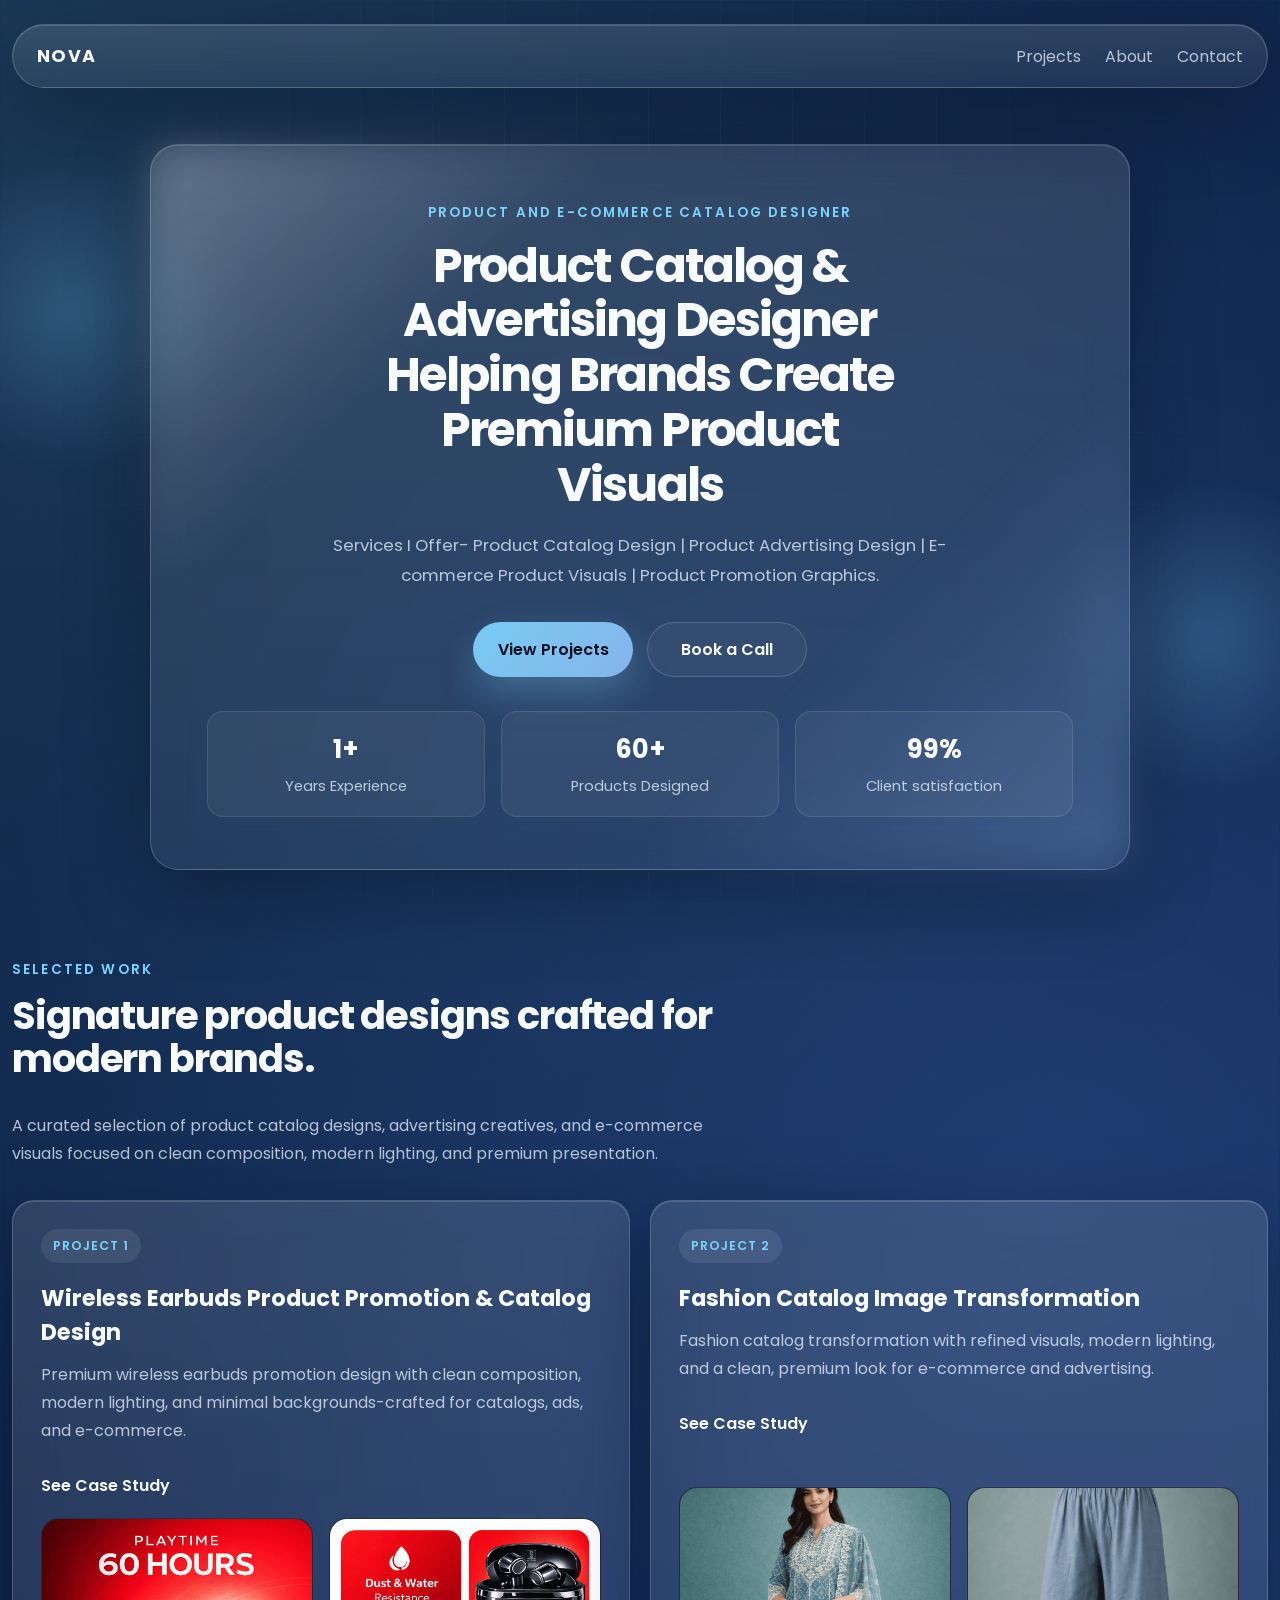
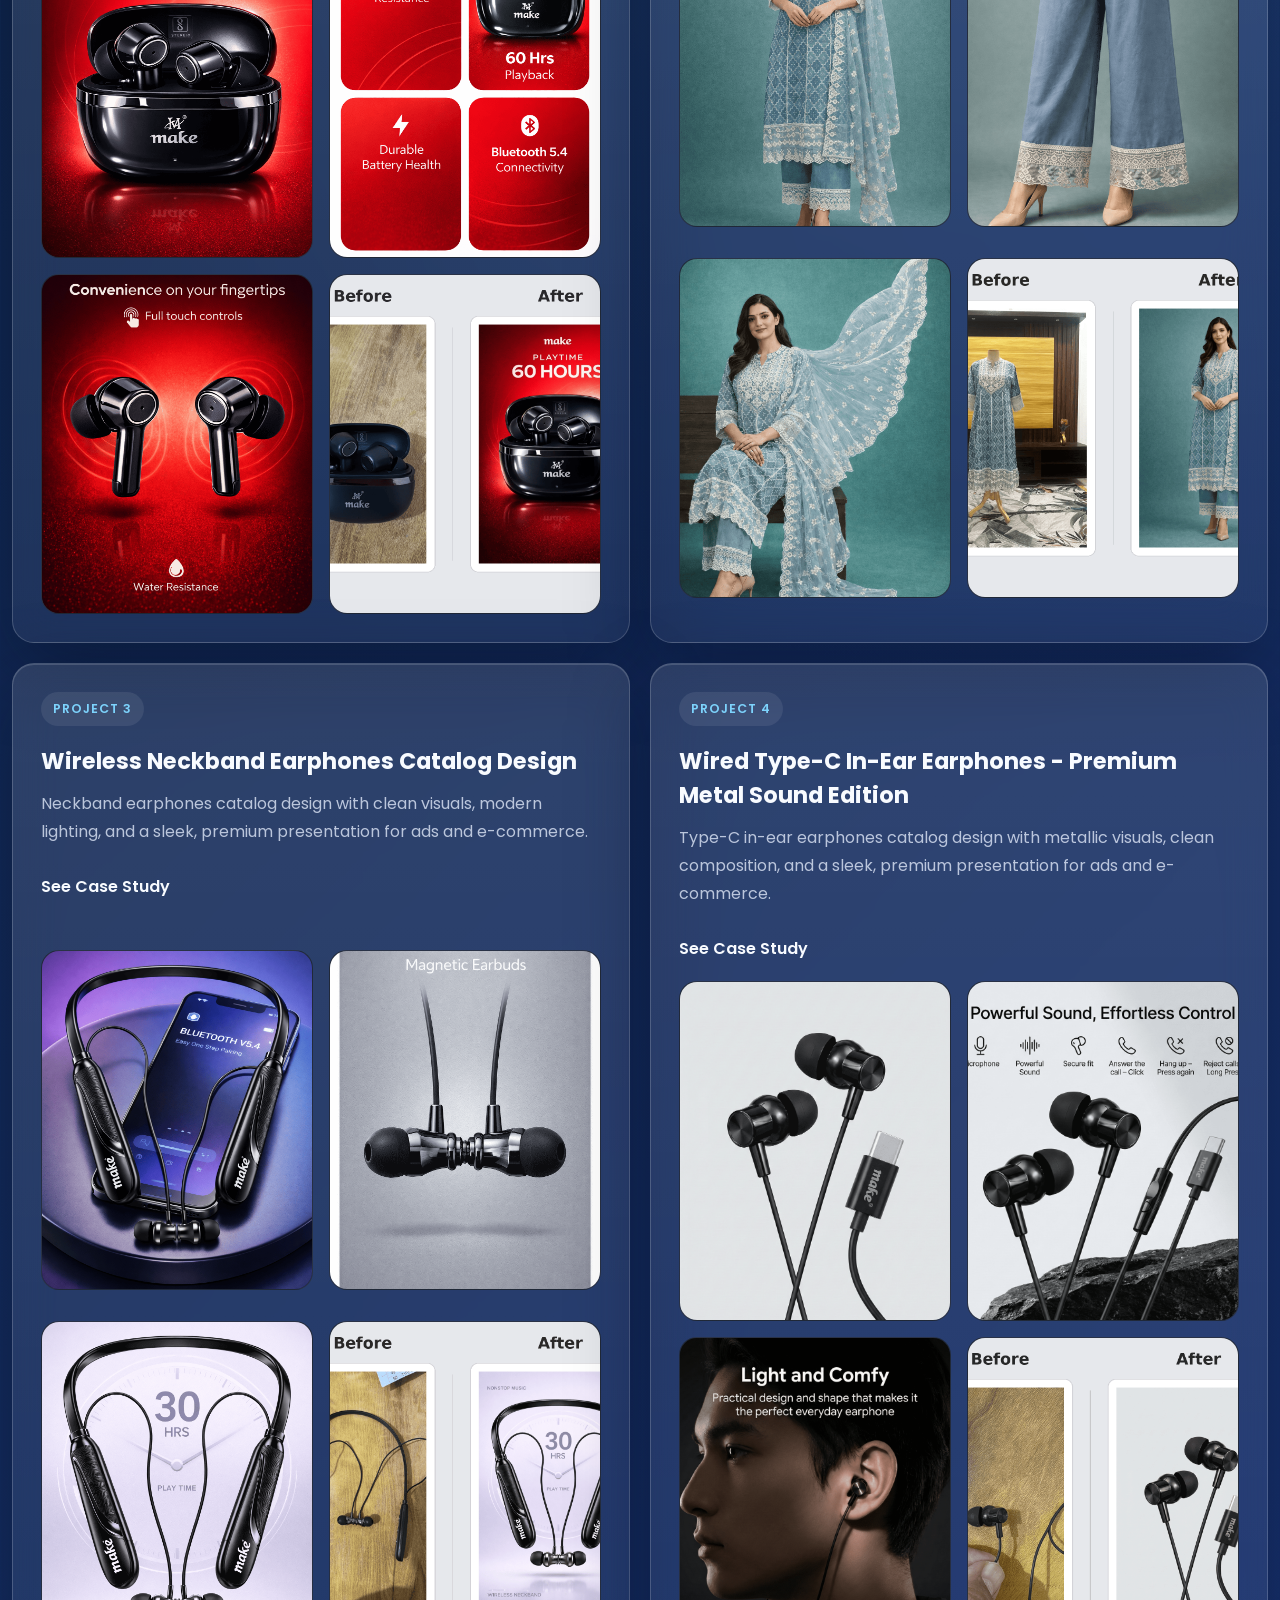
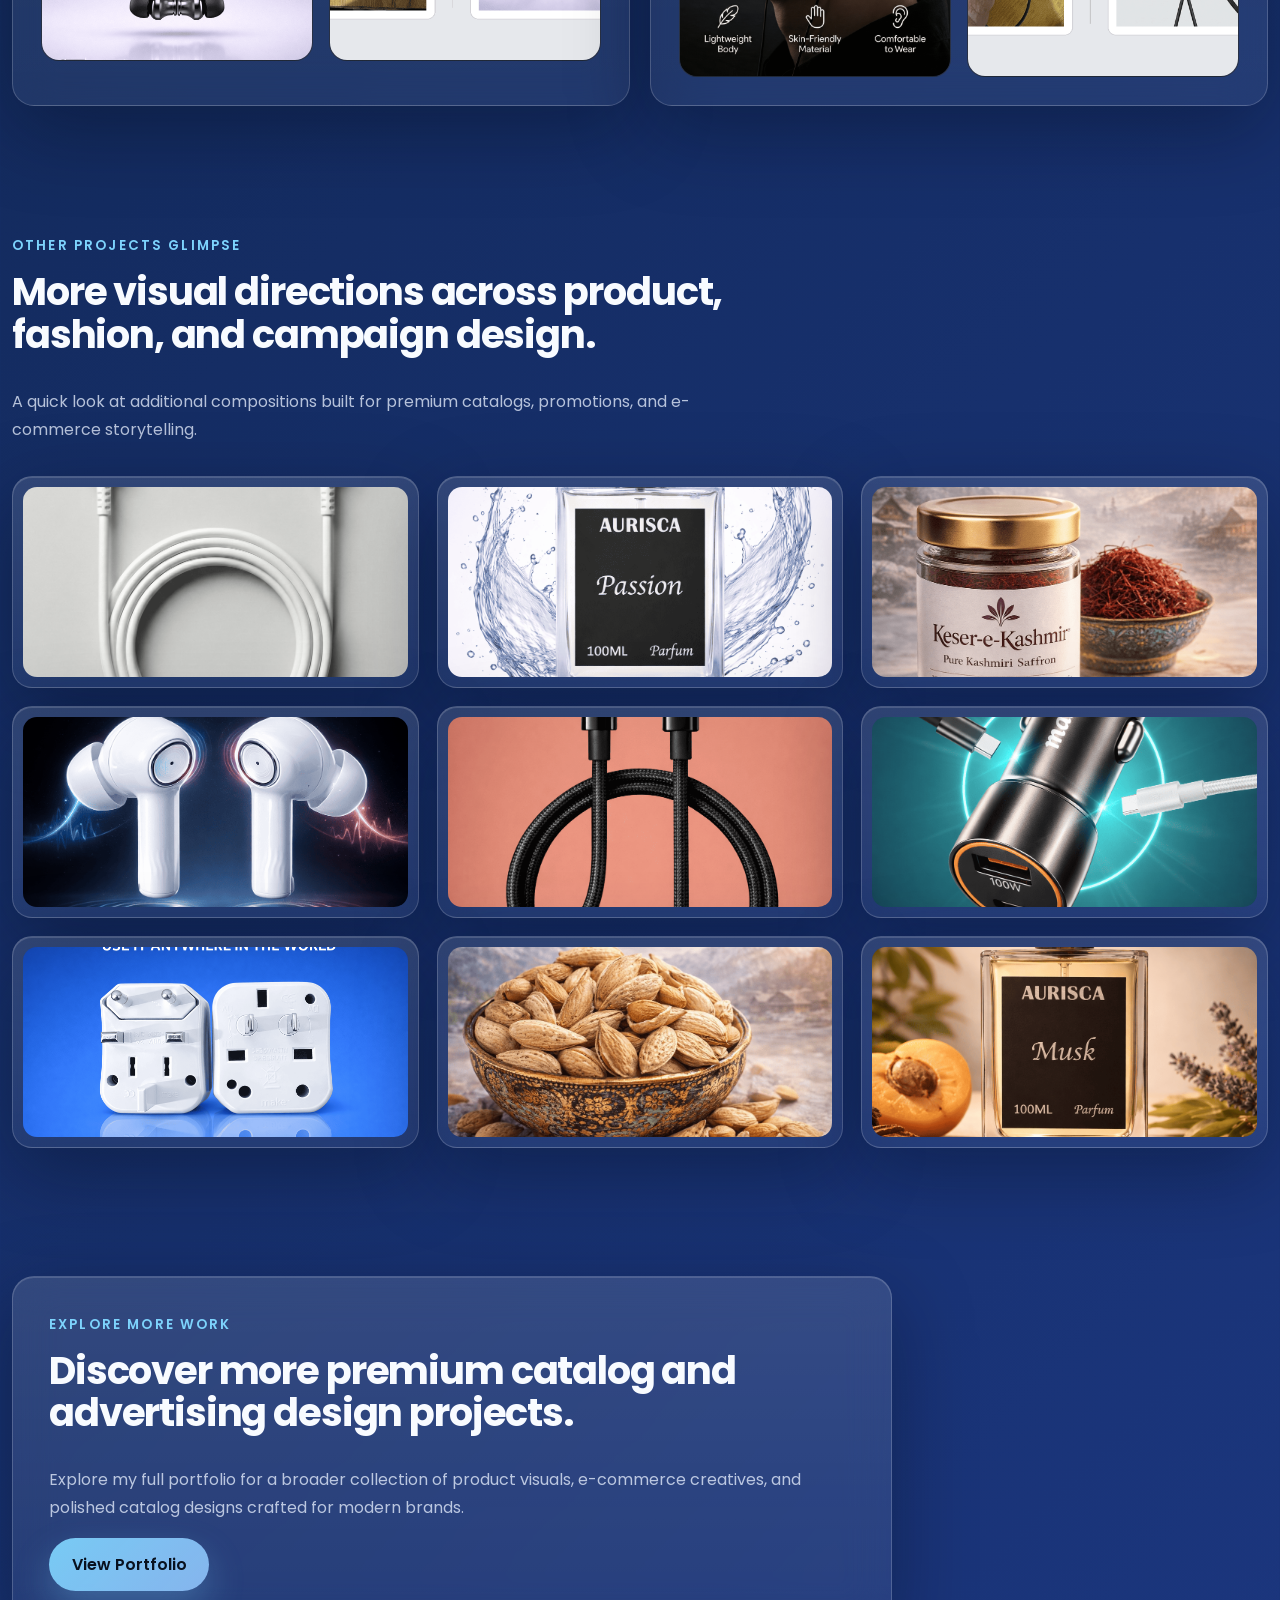
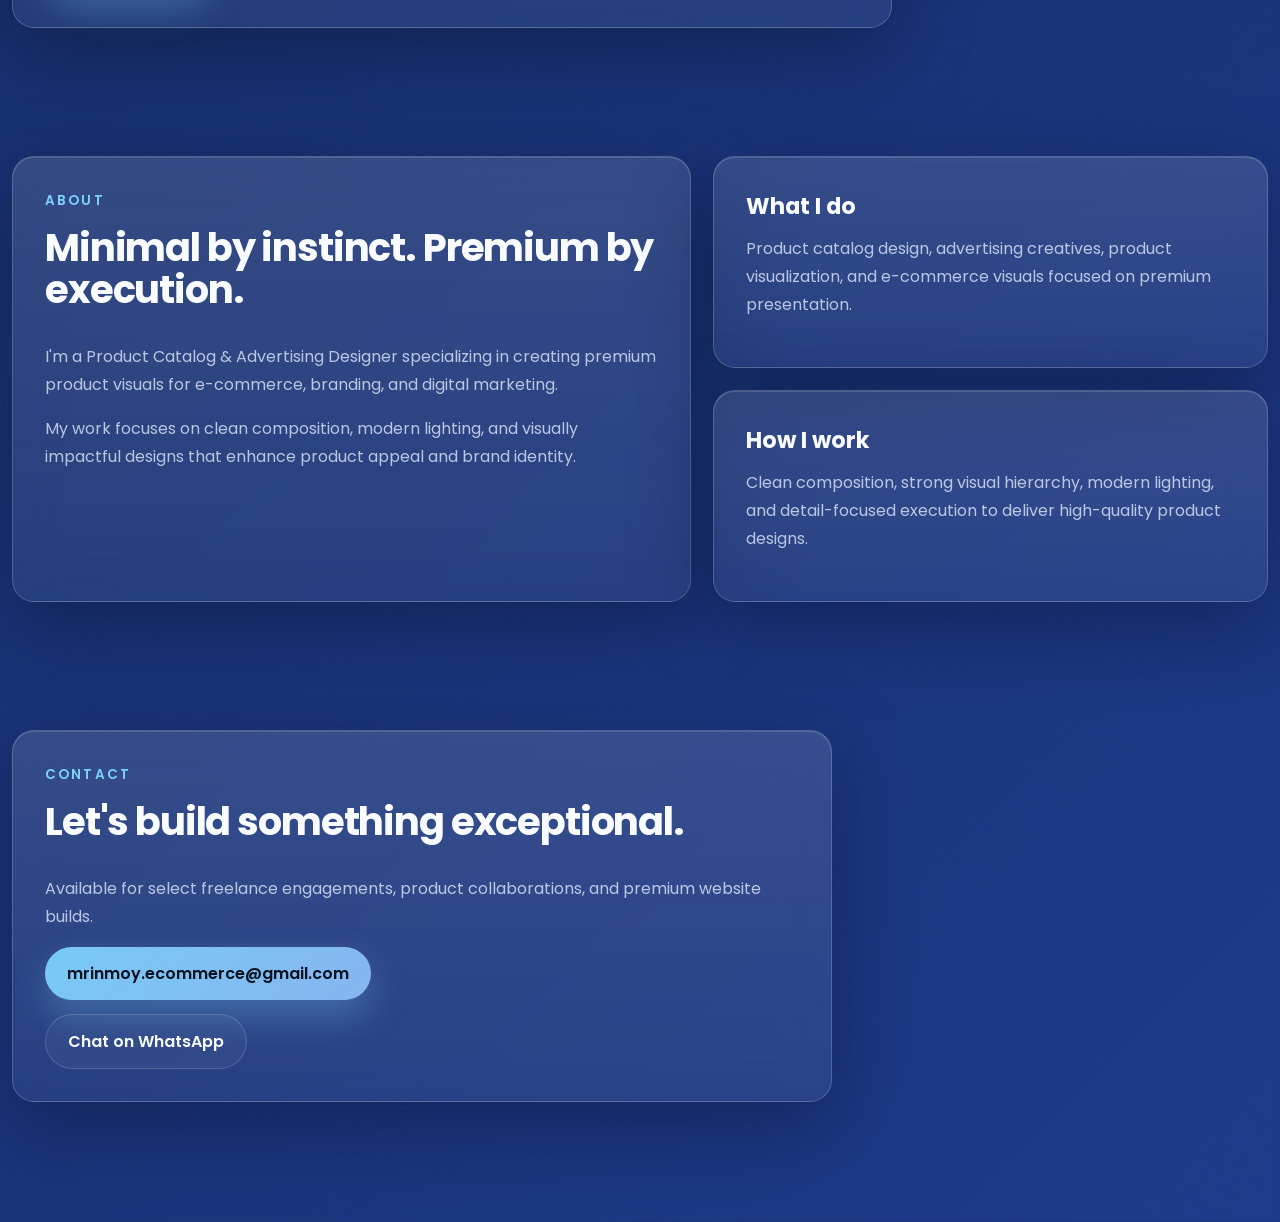
==== index.html @ 715c7579 "initial" ====
<!DOCTYPE html>
<html lang="en">
<head>
  <meta charset="UTF-8">
  <meta name="viewport" content="width=device-width, initial-scale=1.0">
  <title>Nova Portfolio</title>
  <meta
    name="description"
    content="Premium portfolio website with a modern glassmorphism interface, featured projects, and high-end SaaS inspired styling."
  >
  <link rel="preconnect" href="https://fonts.googleapis.com">
  <link rel="preconnect" href="https://fonts.gstatic.com" crossorigin>
  <link
    href="https://fonts.googleapis.com/css2?family=Poppins:wght@300;400;500;600;700;800&display=swap"
    rel="stylesheet"
  >
  <link rel="stylesheet" href="styles.css">
</head>
<body>
  <div class="page-shell">
    <header class="topbar glass-card">
      <a class="brand" href="#home">Nova</a>
      <nav class="nav">
        <a href="#projects">Projects</a>
        <a href="#about">About</a>
        <a href="#contact">Contact</a>
      </nav>
    </header>

    <main>
      <section class="hero" id="home">
        <div class="hero-glow hero-glow-left"></div>
        <div class="hero-glow hero-glow-right"></div>
        <div class="hero-card glass-card reveal">
          <p class="eyebrow">Product and e-commerce catalog designer</p>
          <h1>Product Catalog & Advertising Designer Helping Brands Create Premium Product Visuals</h1>
          <p class="hero-copy">
            Services I Offer- Product Catalog Design | Product Advertising Design |
            E-commerce Product Visuals | Product Promotion Graphics.
          </p>
          <div class="hero-actions">
            <a class="button button-primary" href="#projects">View Projects</a>
            <a class="button button-secondary" href="#contact">Book a Call</a>
          </div>
          <div class="hero-metrics">
            <div>
              <strong>1+</strong>
              <span>Years Experience</span>
            </div>
            <div>
              <strong>60+</strong>
              <span>Products Designed</span>
            </div>
            <div>
              <strong>99%</strong>
              <span>Client satisfaction</span>
            </div>
          </div>
        </div>
      </section>

      <section class="section reveal" id="projects">
        <div class="section-heading">
          <p class="eyebrow">Selected Work</p>
          <h2>Signature product designs crafted for modern brands.</h2>
          <p>
            A curated selection of product catalog designs, advertising creatives, and
            e-commerce visuals focused on clean composition, modern lighting, and premium presentation.
          </p>
        </div>

        <div class="project-grid">
          <article class="project-card glass-card">
            <div class="project-copy">
              <span class="project-tag">Project 1</span>
              <h3>Wireless Earbuds Product Promotion & Catalog Design</h3>
              <p>
                Premium wireless earbuds promotion design with clean composition, modern lighting,
                and minimal backgrounds-crafted for catalogs, ads, and e-commerce.
              </p>
              <a href="#contact">See Case Study</a>
            </div>

            <div class="project-gallery project-gallery-four">
              <figure class="project-image">
                <img src="images/2.png" alt="Wireless earbuds catalog visual 1">
              </figure>
              <figure class="project-image">
                <img src="images/3.png" alt="Wireless earbuds catalog visual 2">
              </figure>
              <figure class="project-image">
                <img src="images/4.png" alt="Wireless earbuds catalog visual 3">
              </figure>
              <figure class="project-image">
                <img src="images/5.png" alt="Wireless earbuds catalog visual 4">
              </figure>
            </div>
          </article>

          <article class="project-card glass-card">
            <div class="project-copy">
              <span class="project-tag">Project 2</span>
              <h3>Fashion Catalog Image Transformation</h3>
              <p>
                Fashion catalog transformation with refined visuals, modern lighting, and a clean,
                premium look for e-commerce and advertising.
              </p>
              <a href="#contact">See Case Study</a>
            </div>

            <div class="project-gallery project-gallery-four">
              <figure class="project-image">
                <img src="images/fashion1.png" alt="Fashion catalog visual 1">
              </figure>
              <figure class="project-image">
                <img src="images/fashion2.png" alt="Fashion catalog visual 2">
              </figure>
              <figure class="project-image">
                <img src="images/fashion3.png" alt="Fashion catalog visual 3">
              </figure>
              <figure class="project-image">
                <img src="images/fashion4.png" alt="Fashion catalog visual 4">
              </figure>
            </div>
          </article>

          <article class="project-card glass-card">
            <div class="project-copy">
              <span class="project-tag">Project 3</span>
              <h3>Wireless Neckband Earphones Catalog Design</h3>
              <p>
                Neckband earphones catalog design with clean visuals, modern lighting, and a sleek,
                premium presentation for ads and e-commerce.
              </p>
              <a href="#contact">See Case Study</a>
            </div>

            <div class="project-gallery project-gallery-four">
              <figure class="project-image">
                <img src="images/bt1.png" alt="Wireless neckband earphones visual 1">
              </figure>
              <figure class="project-image">
                <img src="images/bt2.png" alt="Wireless neckband earphones visual 2">
              </figure>
              <figure class="project-image">
                <img src="images/bt3.png" alt="Wireless neckband earphones visual 3">
              </figure>
              <figure class="project-image">
                <img src="images/bt4.png" alt="Wireless neckband earphones visual 4">
              </figure>
            </div>
          </article>

          <article class="project-card glass-card">
            <div class="project-copy">
              <span class="project-tag">Project 4</span>
              <h3>Wired Type-C In-Ear Earphones - Premium Metal Sound Edition</h3>
              <p>
                Type-C in-ear earphones catalog design with metallic visuals, clean composition,
                and a sleek, premium presentation for ads and e-commerce.
              </p>
              <a href="#contact">See Case Study</a>
            </div>

            <div class="project-gallery project-gallery-four">
              <figure class="project-image">
                <img src="images/earphone1.png" alt="Type-C in-ear earphones visual 1">
              </figure>
              <figure class="project-image">
                <img src="images/earphone2.png" alt="Type-C in-ear earphones visual 2">
              </figure>
              <figure class="project-image">
                <img src="images/earphone3.png" alt="Type-C in-ear earphones visual 3">
              </figure>
              <figure class="project-image">
                <img src="images/earphone4.png" alt="Type-C in-ear earphones visual 4">
              </figure>
            </div>
          </article>
        </div>
      </section>

      <section class="section reveal" id="glimpse">
        <div class="section-heading">
          <p class="eyebrow">Other Projects Glimpse</p>
          <h2>More visual directions across product, fashion, and campaign design.</h2>
          <p>
            A quick look at additional compositions built for premium catalogs, promotions,
            and e-commerce storytelling.
          </p>
        </div>

        <div class="glimpse-grid">
          <a class="glimpse-card glass-card" href="glimpse-1.html">
            <img src="images/other1.png" alt="Other project glimpse 1">
          </a>
          <a class="glimpse-card glass-card" href="glimpse-2.html">
            <img src="images/other2.png" alt="Other project glimpse 2">
          </a>
          <a class="glimpse-card glass-card" href="glimpse-3.html">
            <img src="images/other3.png" alt="Other project glimpse 3">
          </a>
          <a class="glimpse-card glass-card" href="glimpse-4.html">
            <img src="images/other4.png" alt="Other project glimpse 4">
          </a>
          <a class="glimpse-card glass-card" href="glimpse-5.html">
            <img src="images/other5.png" alt="Other project glimpse 5">
          </a>
          <a class="glimpse-card glass-card" href="glimpse-6.html">
            <img src="images/other6.png" alt="Other project glimpse 6">
          </a>
          <a class="glimpse-card glass-card" href="glimpse-7.html">
            <img src="images/other7.png" alt="Other project glimpse 7">
          </a>
          <a class="glimpse-card glass-card" href="glimpse-8.html">
            <img src="images/other8.png" alt="Other project glimpse 8">
          </a>
          <a class="glimpse-card glass-card" href="glimpse-9.html">
            <img src="images/other9.png" alt="Other project glimpse 9">
          </a>
        </div>
      </section>

      <section class="section reveal" id="full-portfolio">
        <div class="portfolio-cta glass-card">
          <p class="eyebrow">Explore More Work</p>
          <h2>Discover more premium catalog and advertising design projects.</h2>
          <p>
            Explore my full portfolio for a broader collection of product visuals,
            e-commerce creatives, and polished catalog designs crafted for modern brands.
          </p>
          <a
            class="button button-primary"
            href="https://mrinmoyecommerce.myportfolio.com"
            target="_blank"
            rel="noreferrer"
          >
            View Portfolio
          </a>
        </div>
      </section>

      <section class="section split-section" id="about">
        <div class="glass-card reveal">
          <p class="eyebrow">About</p>
          <h2>Minimal by instinct. Premium by execution.</h2>
          <p>
            I'm a Product Catalog & Advertising Designer specializing in creating premium
            product visuals for e-commerce, branding, and digital marketing.
          </p>
          <p>
            My work focuses on clean composition, modern lighting, and visually impactful
            designs that enhance product appeal and brand identity.
          </p>
        </div>

        <div class="info-stack reveal">
          <article class="glass-card info-card">
            <h3>What I do</h3>
            <p>
              Product catalog design, advertising creatives, product visualization, and
              e-commerce visuals focused on premium presentation.
            </p>
          </article>
          <article class="glass-card info-card">
            <h3>How I work</h3>
            <p>
              Clean composition, strong visual hierarchy, modern lighting, and detail-focused
              execution to deliver high-quality product designs.
            </p>
          </article>
        </div>
      </section>

      <section class="section reveal" id="contact">
        <div class="contact-card glass-card">
          <p class="eyebrow">Contact</p>
          <h2>Let's build something exceptional.</h2>
          <p>
            Available for select freelance engagements, product collaborations, and premium website builds.
          </p>
          <div class="contact-actions">
            <a class="button button-primary" href="mailto:mrinmoy.ecommerce@gmail.com">mrinmoy.ecommerce@gmail.com</a>
            <a class="button button-secondary" href="https://wa.me/916295046233" target="_blank" rel="noreferrer">Chat on WhatsApp</a>
          </div>
        </div>
      </section>
    </main>
  </div>

  <script src="script.js"></script>
</body>
</html>
---- styles.css ----
:root {
  --bg-start: #0b1f3b;
  --bg-end: #1e3a8a;
  --surface: rgba(255, 255, 255, 0.08);
  --surface-strong: rgba(255, 255, 255, 0.14);
  --border: rgba(255, 255, 255, 0.18);
  --text-main: #f8fbff;
  --text-soft: rgba(232, 240, 255, 0.76);
  --accent: #7dd3fc;
  --accent-strong: #93c5fd;
  --shadow: 0 24px 80px rgba(2, 8, 23, 0.35);
  --glow: 0 0 40px rgba(125, 211, 252, 0.2);
  --radius-lg: 28px;
  --radius-md: 22px;
  --radius-sm: 16px;
  --container: 1320px;
}

* {
  box-sizing: border-box;
}

html {
  scroll-behavior: smooth;
}

body {
  margin: 0;
  min-height: 100vh;
  font-family: "Poppins", sans-serif;
  color: var(--text-main);
  background:
    radial-gradient(circle at top left, rgba(125, 211, 252, 0.14), transparent 24%),
    radial-gradient(circle at 80% 20%, rgba(96, 165, 250, 0.18), transparent 22%),
    linear-gradient(135deg, var(--bg-start), var(--bg-end));
  overflow-x: hidden;
}

body::before {
  content: "";
  position: fixed;
  inset: 0;
  background:
    linear-gradient(rgba(255, 255, 255, 0.035) 1px, transparent 1px),
    linear-gradient(90deg, rgba(255, 255, 255, 0.035) 1px, transparent 1px);
  background-size: 72px 72px;
  mask-image: radial-gradient(circle at center, black 38%, transparent 82%);
  pointer-events: none;
}

a {
  color: inherit;
  text-decoration: none;
}

.page-shell {
  width: min(calc(100% - 24px), var(--container));
  margin: 0 auto;
  padding: 24px 0 56px;
}

.glass-card {
  background: linear-gradient(180deg, rgba(255, 255, 255, 0.12), rgba(255, 255, 255, 0.06));
  border: 1px solid var(--border);
  box-shadow: var(--shadow), inset 0 1px 0 rgba(255, 255, 255, 0.14);
  backdrop-filter: blur(22px);
  -webkit-backdrop-filter: blur(22px);
}

.topbar {
  position: sticky;
  top: 20px;
  z-index: 10;
  display: flex;
  align-items: center;
  justify-content: space-between;
  padding: 18px 24px;
  border-radius: 999px;
}

.brand {
  font-size: 1.1rem;
  font-weight: 700;
  letter-spacing: 0.08em;
  text-transform: uppercase;
}

.nav {
  display: flex;
  gap: 24px;
}

.nav a {
  color: var(--text-soft);
  transition: color 220ms ease, transform 220ms ease;
}

.nav a:hover {
  color: var(--text-main);
  transform: translateY(-1px);
}

.hero {
  position: relative;
  min-height: calc(100vh - 120px);
  display: grid;
  place-items: center;
  padding: 56px 0 24px;
}

.hero-card {
  position: relative;
  width: min(980px, 100%);
  padding: 56px 56px 52px;
  border-radius: var(--radius-lg);
  text-align: center;
}

.hero-card::after {
  content: "";
  position: absolute;
  inset: -1px;
  border-radius: inherit;
  background: linear-gradient(135deg, rgba(255, 255, 255, 0.24), transparent 28%, transparent 70%, rgba(147, 197, 253, 0.22));
  z-index: -1;
  filter: blur(18px);
}

.eyebrow {
  margin: 0 0 14px;
  color: var(--accent);
  font-size: 0.84rem;
  font-weight: 600;
  letter-spacing: 0.16em;
  text-transform: uppercase;
}

h1,
h2,
h3,
p {
  margin-top: 0;
}

h1 {
  font-size: clamp(2rem, 3.7vw, 4rem);
  line-height: 1.16;
  letter-spacing: -0.04em;
  max-width: 17ch;
  margin: 0 auto 18px;
}

h2 {
  font-size: clamp(2rem, 3vw, 3.2rem);
  line-height: 1.1;
  letter-spacing: -0.03em;
}

h3 {
  font-size: 1.4rem;
  margin-bottom: 12px;
}

p {
  color: var(--text-soft);
  line-height: 1.75;
}

.hero-copy {
  max-width: 64ch;
  margin: 0 auto 32px;
  font-size: 1.05rem;
}

.hero-actions {
  display: flex;
  justify-content: center;
  gap: 14px;
  margin-bottom: 34px;
}

.button {
  display: inline-flex;
  align-items: center;
  justify-content: center;
  min-width: 160px;
  padding: 14px 22px;
  border-radius: 999px;
  font-weight: 600;
  transition: transform 220ms ease, box-shadow 220ms ease, border-color 220ms ease, background 220ms ease;
}

.button:hover {
  transform: translateY(-2px);
}

.button-primary {
  background: linear-gradient(135deg, rgba(125, 211, 252, 0.94), rgba(147, 197, 253, 0.88));
  color: #08111f;
  box-shadow: 0 16px 36px rgba(125, 211, 252, 0.28);
}

.button-primary:hover {
  box-shadow: 0 20px 42px rgba(125, 211, 252, 0.34);
}

.button-secondary {
  border: 1px solid rgba(255, 255, 255, 0.16);
  background: rgba(255, 255, 255, 0.04);
}

.button-secondary:hover {
  border-color: rgba(255, 255, 255, 0.28);
  background: rgba(255, 255, 255, 0.08);
}

.hero-metrics {
  display: grid;
  grid-template-columns: repeat(3, minmax(0, 1fr));
  gap: 16px;
}

.hero-metrics div {
  padding: 18px;
  border-radius: var(--radius-sm);
  background: rgba(255, 255, 255, 0.05);
  border: 1px solid rgba(255, 255, 255, 0.1);
}

.hero-metrics strong {
  display: block;
  margin-bottom: 4px;
  font-size: 1.6rem;
  font-weight: 700;
}

.hero-metrics span {
  color: var(--text-soft);
  font-size: 0.92rem;
}

.section {
  padding: 64px 0;
}

.section-heading {
  max-width: 720px;
  margin-bottom: 32px;
}

.project-grid {
  display: grid;
  grid-template-columns: repeat(2, minmax(0, 1fr));
  gap: 20px;
  max-width: 1300px;
  margin: 0 auto;
}

.project-card {
  width: min(100%, 650px);
  justify-self: center;
  padding: 28px;
  border-radius: var(--radius-md);
  transition: transform 240ms ease, box-shadow 240ms ease, border-color 240ms ease;
  position: relative;
  overflow: hidden;
  display: grid;
  gap: 20px;
}

.project-card::before {
  content: "";
  position: absolute;
  inset: auto -20% -50% auto;
  width: 180px;
  height: 180px;
  background: radial-gradient(circle, rgba(125, 211, 252, 0.24), transparent 68%);
  opacity: 0;
  transition: opacity 240ms ease;
}

.project-card:hover,
.info-card:hover,
.contact-card:hover {
  transform: translateY(-6px);
  box-shadow: var(--shadow), var(--glow);
  border-color: rgba(255, 255, 255, 0.24);
}

.project-card:hover::before {
  opacity: 1;
}

.project-copy {
  position: relative;
  z-index: 1;
}

.project-tag {
  display: inline-flex;
  margin-bottom: 18px;
  padding: 8px 12px;
  border-radius: 999px;
  background: rgba(255, 255, 255, 0.08);
  color: var(--accent);
  font-size: 0.78rem;
  font-weight: 600;
  letter-spacing: 0.08em;
  text-transform: uppercase;
}

.project-card a {
  display: inline-flex;
  margin-top: 12px;
  color: var(--text-main);
  font-weight: 600;
}

.project-gallery {
  display: grid;
  grid-template-columns: repeat(2, minmax(0, 1fr));
  gap: 16px;
  position: relative;
  z-index: 1;
}

.project-gallery-three .project-image:last-child {
  grid-column: 1 / -1;
}


.project-image {
  margin: 0;
  width: 100%;
  height: 340px;
  border-radius: 18px;
  overflow: hidden;
  background: linear-gradient(180deg, rgba(7, 15, 30, 0.96), rgba(15, 23, 42, 0.88));
  border: 1px solid rgba(255, 255, 255, 0.1);
  box-shadow: inset 0 1px 0 rgba(255, 255, 255, 0.12);
  display: flex;
  align-items: center;
  justify-content: center;
}

.project-image img {
  display: block;
  width: 100%;
  height: 100%;
  object-fit: cover;
  object-position: center;
  transition: transform 320ms ease, filter 320ms ease;
}

.project-image:hover img {
  transform: scale(1.08);
  filter: saturate(1.08);
}

.glimpse-grid {
  display: grid;
  grid-template-columns: repeat(3, minmax(0, 1fr));
  gap: 18px;
}

.glimpse-card {
  display: block;
  padding: 10px;
  border-radius: 20px;
  overflow: hidden;
  transition: transform 240ms ease, box-shadow 240ms ease, border-color 240ms ease;
}

.glimpse-card:hover {
  transform: translateY(-4px);
  box-shadow: var(--shadow), var(--glow);
  border-color: rgba(255, 255, 255, 0.24);
}

.glimpse-card img {
  display: block;
  width: 100%;
  height: 190px;
  border-radius: 14px;
  object-fit: cover;
  object-position: center;
  transition: transform 320ms ease, filter 320ms ease;
}

.glimpse-card:hover img {
  transform: scale(1.08);
  filter: saturate(1.06);
}

.detail-shell {
  width: min(calc(100% - 24px), 1180px);
  margin: 0 auto;
  padding: 24px 0 56px;
}

.detail-main {
  padding-top: 32px;
}

.detail-layout {
  display: grid;
  gap: 24px;
}

.detail-card {
  padding: 28px;
  border-radius: var(--radius-md);
}

.detail-back {
  margin-bottom: 16px;
}

.detail-main-image {
  width: 100%;
  overflow: hidden;
  border-radius: 24px;
  background: linear-gradient(180deg, rgba(7, 15, 30, 0.96), rgba(15, 23, 42, 0.88));
  border: 1px solid rgba(255, 255, 255, 0.1);
}

.detail-main-image img {
  display: block;
  width: 100%;
  max-height: 720px;
  object-fit: cover;
  object-position: center;
}



.detail-section-title {
  margin: 0 0 18px;
  font-size: clamp(1.5rem, 2.2vw, 2.2rem);
}

.related-grid {
  display: grid;
  grid-template-columns: repeat(3, minmax(0, 1fr));
  gap: 16px;
}

.related-card {
  display: block;
  padding: 10px;
  border-radius: 18px;
  overflow: hidden;
  transition: transform 240ms ease, box-shadow 240ms ease, border-color 240ms ease;
}

.related-card:hover {
  transform: translateY(-4px);
  box-shadow: var(--shadow), var(--glow);
  border-color: rgba(255, 255, 255, 0.24);
}

.related-card img {
  display: block;
  width: 70%;
  height: 400px;
  border-radius: 12px;
  object-fit: cover;
  object-position: center;
}

.project-more-grid {
  display: grid;
  grid-template-columns: repeat(3, minmax(0, 1fr));
  gap: 16px;
}

.project-more-card {
  margin: 0;
  padding: 0;
  border-radius: 18px;
  overflow: hidden;
  transition: transform 240ms ease, box-shadow 240ms ease, border-color 240ms ease;
  height: 320px;
  display: flex;
  align-items: center;
  justify-content: center;
  background: linear-gradient(180deg, rgba(7, 15, 30, 0.96), rgba(15, 23, 42, 0.88));
}

.project-more-card:hover {
  transform: translateY(-4px);
  box-shadow: var(--shadow), var(--glow);
  border-color: rgba(255, 255, 255, 0.24);
}

.project-more-card img {
  display: block;
  max-width: 100%;
  max-height: 100%;
  border-radius: 12px;
  object-fit: contain;
  object-position: center;
  transition: transform 320ms ease, filter 320ms ease;
}

.project-more-card:hover img {
  transform: scale(1.08);
  filter: saturate(1.06);
}

.split-section {
  display: grid;
  grid-template-columns: 1.1fr 0.9fr;
  gap: 22px;
  align-items: stretch;
}

.split-section > .glass-card,
.info-card,
.contact-card {
  padding: 32px;
  border-radius: var(--radius-md);
  transition: transform 240ms ease, box-shadow 240ms ease, border-color 240ms ease;
}

.info-stack {
  display: grid;
  gap: 22px;
}

.contact-card {
  max-width: 820px;
}

.portfolio-cta {
  max-width: 880px;
  padding: 36px;
  border-radius: var(--radius-md);
  transition: transform 240ms ease, box-shadow 240ms ease, border-color 240ms ease;
}

.portfolio-cta:hover {
  transform: translateY(-6px);
  box-shadow: var(--shadow), var(--glow);
  border-color: rgba(255, 255, 255, 0.24);
}

.contact-actions {
  display: flex;
  flex-direction: column;
  align-items: flex-start;
  gap: 14px;
}

.hero-glow {
  position: absolute;
  width: 320px;
  height: 320px;
  border-radius: 50%;
  background: radial-gradient(circle, rgba(125, 211, 252, 0.22), transparent 70%);
  filter: blur(8px);
  pointer-events: none;
}

.hero-glow-left {
  top: 8%;
  left: -8%;
}

.hero-glow-right {
  right: -8%;
  bottom: 12%;
}

.reveal {
  opacity: 0;
  transform: translateY(24px);
  transition: opacity 700ms ease, transform 700ms ease;
}

.reveal.is-visible {
  opacity: 1;
  transform: translateY(0);
}

@media (max-width: 980px) {
  .project-grid {
    grid-template-columns: 1fr;
  }

  .glimpse-grid {
    grid-template-columns: repeat(2, minmax(0, 1fr));
  }

  .related-grid {
    grid-template-columns: repeat(2, minmax(0, 1fr));
  }

  .project-more-grid {
    grid-template-columns: repeat(2, minmax(0, 1fr));
  }

  .split-section {
    grid-template-columns: 1fr;
  }

  .hero-card {
    padding: 42px 34px;
  }
}

@media (max-width: 720px) {
  .detail-shell {
    width: min(calc(100% - 12px), 1180px);
    padding-top: 16px;
  }

  .detail-card {
    padding: 20px;
  }

  .page-shell {
    width: min(calc(100% - 12px), var(--container));
    padding-top: 16px;
  }

  .topbar {
    border-radius: 26px;
    padding: 18px;
    flex-direction: column;
    gap: 14px;
  }

  .nav {
    gap: 16px;
    flex-wrap: wrap;
    justify-content: center;
  }

  .hero {
    min-height: auto;
    padding: 48px 0 8px;
  }

  .hero-card {
    padding: 32px 22px;
  }

  .hero-actions {
    flex-direction: column;
  }

  .button {
    width: 100%;
  }

  .contact-actions {
    align-items: stretch;
  }

  .hero-metrics,
  .project-grid {
    grid-template-columns: 1fr;
  }

  .project-gallery {
    grid-template-columns: 1fr;
  }

  .glimpse-grid {
    grid-template-columns: 1fr;
    gap: 14px;
  }

  .related-grid {
    grid-template-columns: 1fr;
  }

  .project-more-grid {
    grid-template-columns: 1fr;
  }

  .glimpse-card img {
    height: 210px;
  }

  .project-gallery-three .project-image:last-child {
    grid-column: auto;
  }

  .section {
    padding: 48px 0;
  }
}
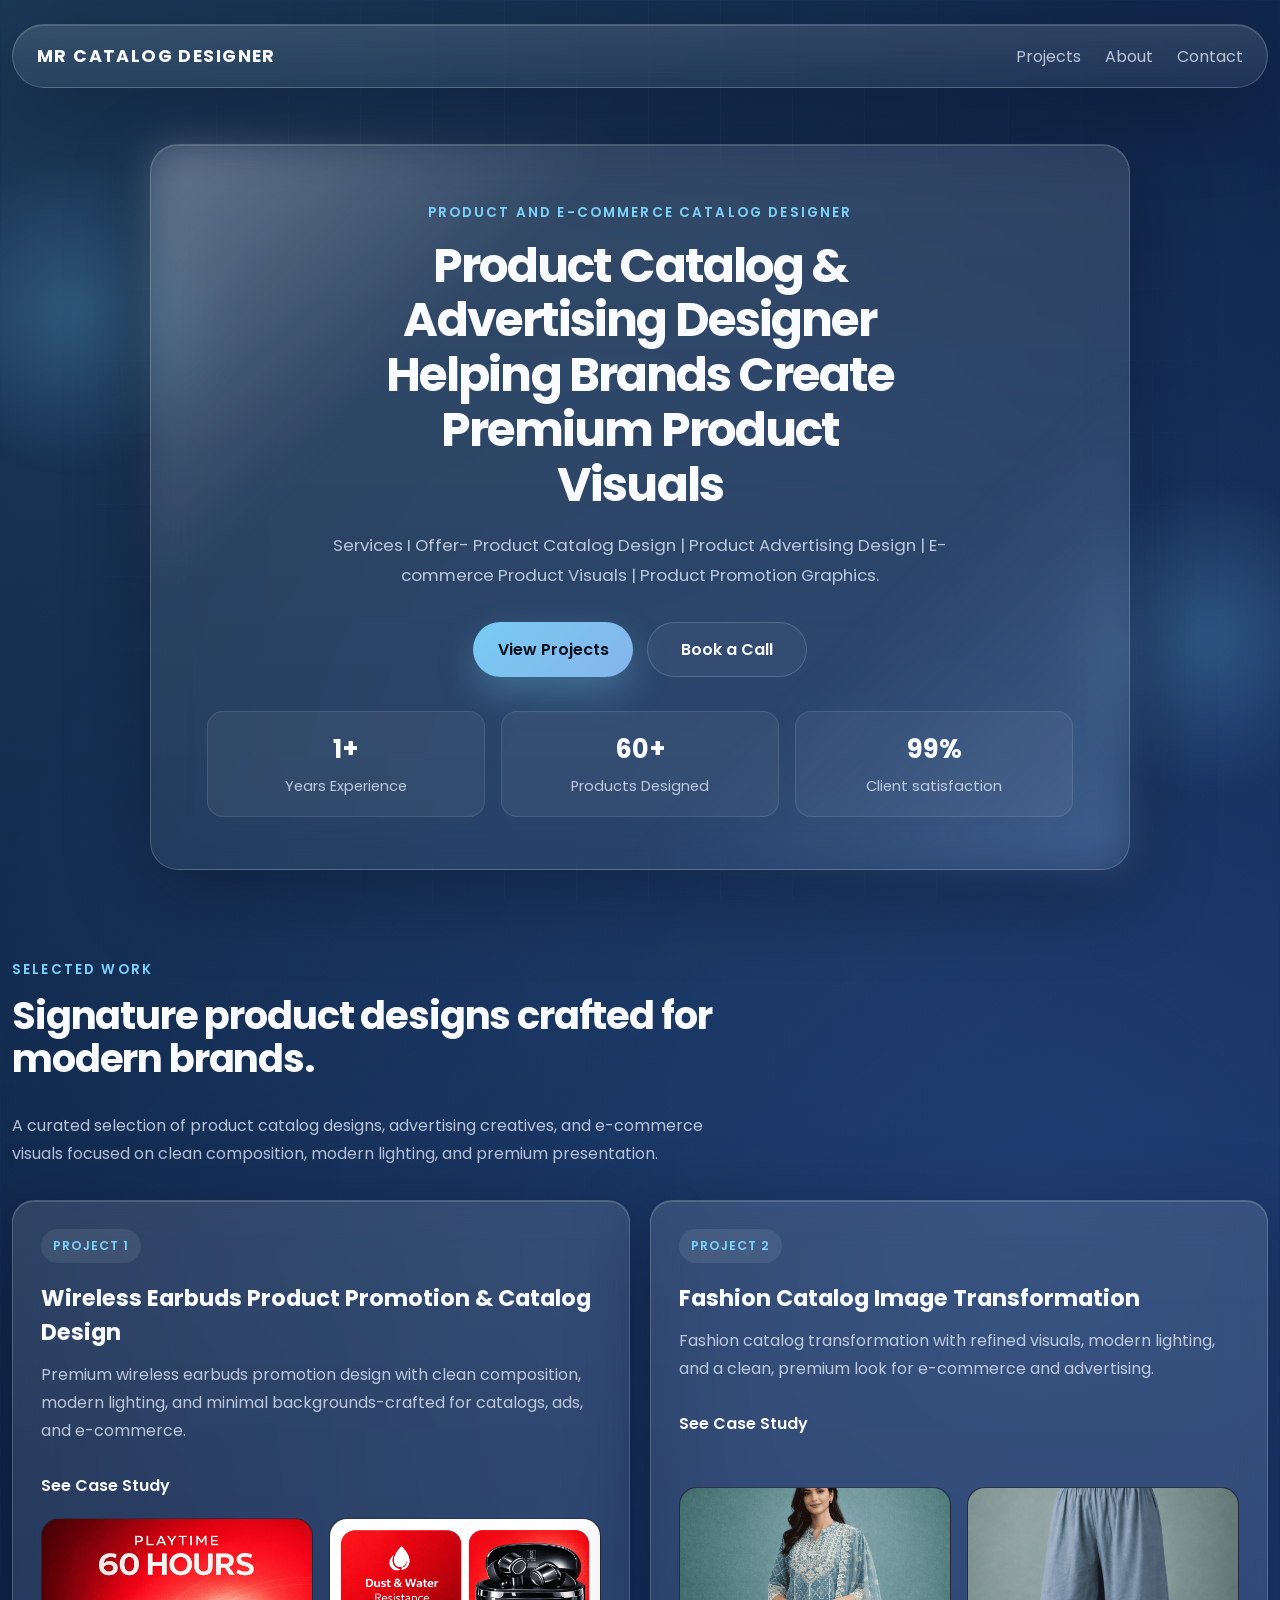
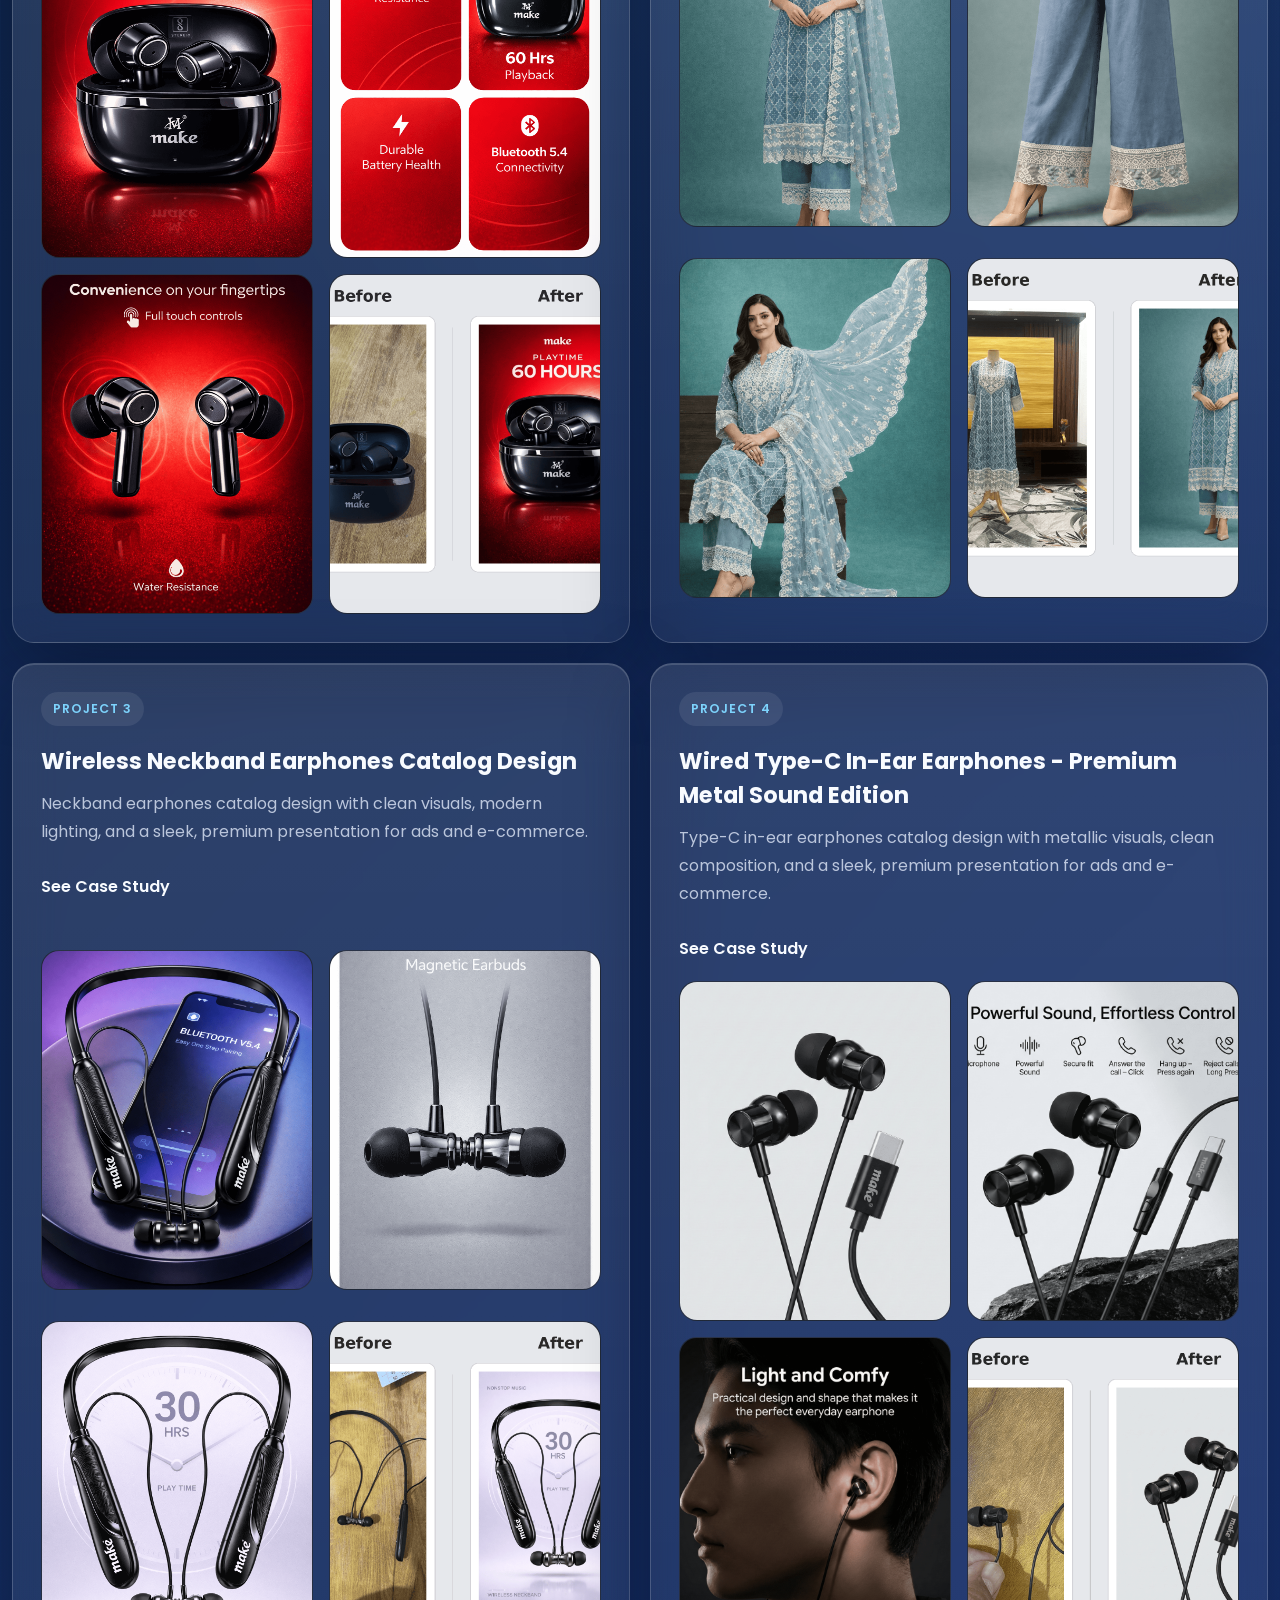
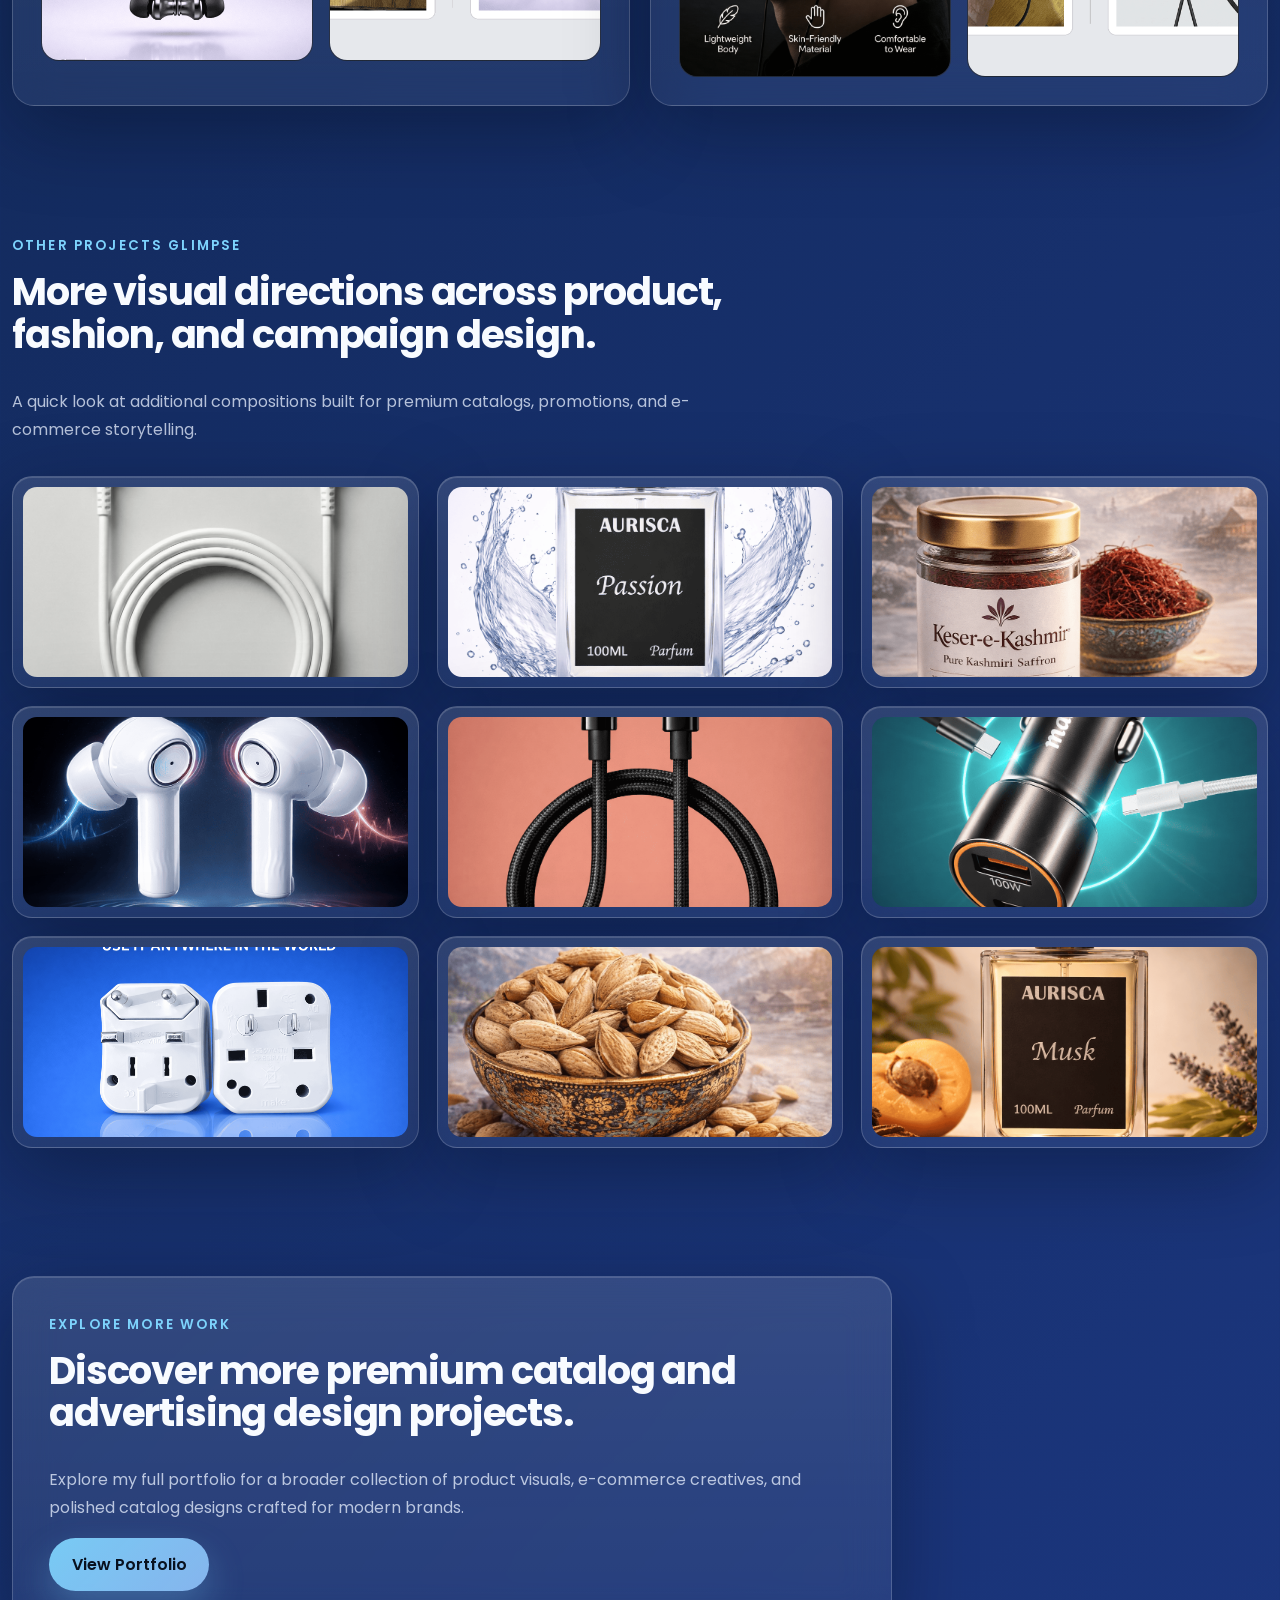
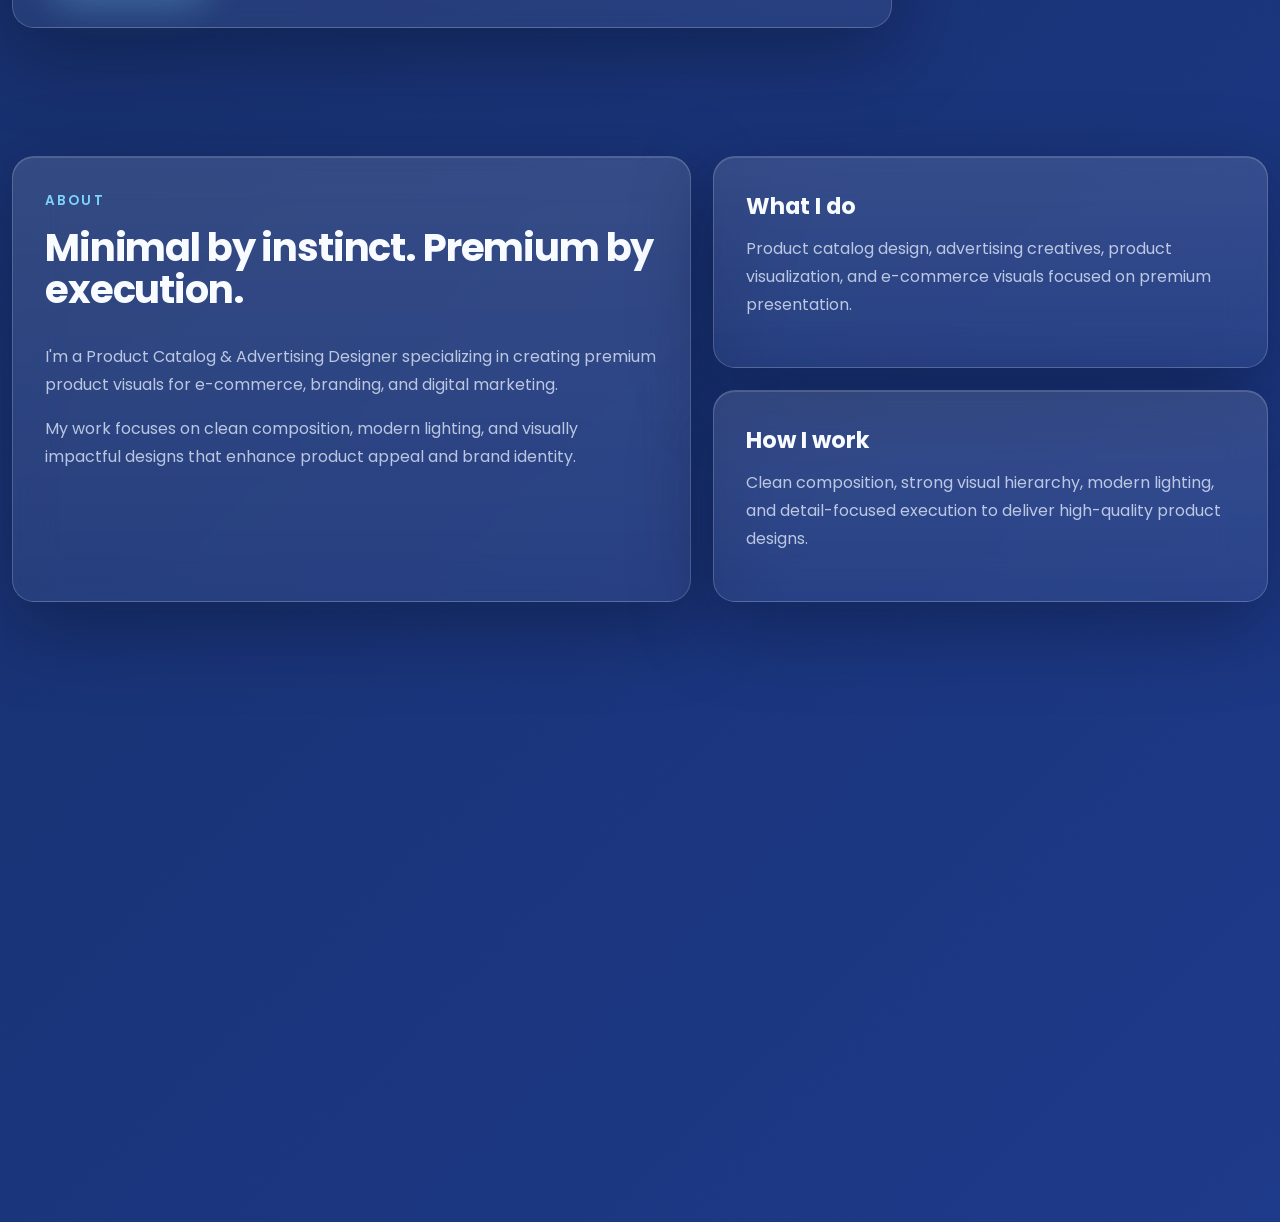
==== commit 74916d70: "Updated all HTML files" ====
--- a/index.html
+++ b/index.html
@@ -19,7 +19,7 @@
 <body>
   <div class="page-shell">
     <header class="topbar glass-card">
-      <a class="brand" href="#home">Nova</a>
+      <a class="brand" href="#home">MR Catalog Designer</a>
       <nav class="nav">
         <a href="#projects">Projects</a>
         <a href="#about">About</a>
@@ -83,16 +83,16 @@
 
             <div class="project-gallery project-gallery-four">
               <figure class="project-image">
-                <img src="images/2.png" alt="Wireless earbuds catalog visual 1">
-              </figure>
-              <figure class="project-image">
-                <img src="images/3.png" alt="Wireless earbuds catalog visual 2">
-              </figure>
-              <figure class="project-image">
-                <img src="images/4.png" alt="Wireless earbuds catalog visual 3">
-              </figure>
-              <figure class="project-image">
-                <img src="images/5.png" alt="Wireless earbuds catalog visual 4">
+                <img src="images/2.png" alt="Wireless earbuds catalog visual 1" loading="lazy">
+              </figure>
+              <figure class="project-image">
+                <img src="images/3.png" alt="Wireless earbuds catalog visual 2" loading="lazy">
+              </figure>
+              <figure class="project-image">
+                <img src="images/4.png" alt="Wireless earbuds catalog visual 3" loading="lazy">
+              </figure>
+              <figure class="project-image">
+                <img src="images/5.png" alt="Wireless earbuds catalog visual 4" loading="lazy">
               </figure>
             </div>
           </article>
@@ -110,16 +110,16 @@
 
             <div class="project-gallery project-gallery-four">
               <figure class="project-image">
-                <img src="images/fashion1.png" alt="Fashion catalog visual 1">
-              </figure>
-              <figure class="project-image">
-                <img src="images/fashion2.png" alt="Fashion catalog visual 2">
-              </figure>
-              <figure class="project-image">
-                <img src="images/fashion3.png" alt="Fashion catalog visual 3">
-              </figure>
-              <figure class="project-image">
-                <img src="images/fashion4.png" alt="Fashion catalog visual 4">
+                <img src="images/fashion1.png" alt="Fashion catalog visual 1" loading="lazy">
+              </figure>
+              <figure class="project-image">
+                <img src="images/fashion2.png" alt="Fashion catalog visual 2" loading="lazy">
+              </figure>
+              <figure class="project-image">
+                <img src="images/fashion3.png" alt="Fashion catalog visual 3" loading="lazy">
+              </figure>
+              <figure class="project-image">
+                <img src="images/fashion4.png" alt="Fashion catalog visual 4" loading="lazy">
               </figure>
             </div>
           </article>
@@ -137,16 +137,16 @@
 
             <div class="project-gallery project-gallery-four">
               <figure class="project-image">
-                <img src="images/bt1.png" alt="Wireless neckband earphones visual 1">
-              </figure>
-              <figure class="project-image">
-                <img src="images/bt2.png" alt="Wireless neckband earphones visual 2">
-              </figure>
-              <figure class="project-image">
-                <img src="images/bt3.png" alt="Wireless neckband earphones visual 3">
-              </figure>
-              <figure class="project-image">
-                <img src="images/bt4.png" alt="Wireless neckband earphones visual 4">
+                <img src="images/bt1.png" alt="Wireless neckband earphones visual 1" loading="lazy">
+              </figure>
+              <figure class="project-image">
+                <img src="images/bt2.png" alt="Wireless neckband earphones visual 2" loading="lazy">
+              </figure>
+              <figure class="project-image">
+                <img src="images/bt3.png" alt="Wireless neckband earphones visual 3" loading="lazy">
+              </figure>
+              <figure class="project-image">
+                <img src="images/bt4.png" alt="Wireless neckband earphones visual 4" loading="lazy">
               </figure>
             </div>
           </article>
@@ -164,16 +164,16 @@
 
             <div class="project-gallery project-gallery-four">
               <figure class="project-image">
-                <img src="images/earphone1.png" alt="Type-C in-ear earphones visual 1">
-              </figure>
-              <figure class="project-image">
-                <img src="images/earphone2.png" alt="Type-C in-ear earphones visual 2">
-              </figure>
-              <figure class="project-image">
-                <img src="images/earphone3.png" alt="Type-C in-ear earphones visual 3">
-              </figure>
-              <figure class="project-image">
-                <img src="images/earphone4.png" alt="Type-C in-ear earphones visual 4">
+                <img src="images/earphone1.png" alt="Type-C in-ear earphones visual 1" loading="lazy">
+              </figure>
+              <figure class="project-image">
+                <img src="images/earphone2.png" alt="Type-C in-ear earphones visual 2" loading="lazy">
+              </figure>
+              <figure class="project-image">
+                <img src="images/earphone3.png" alt="Type-C in-ear earphones visual 3" loading="lazy">
+              </figure>
+              <figure class="project-image">
+                <img src="images/earphone4.png" alt="Type-C in-ear earphones visual 4" loading="lazy">
               </figure>
             </div>
           </article>
@@ -192,31 +192,31 @@
 
         <div class="glimpse-grid">
           <a class="glimpse-card glass-card" href="glimpse-1.html">
-            <img src="images/other1.png" alt="Other project glimpse 1">
+            <img src="images/other1.png" alt="Other project glimpse 1" loading="lazy">
           </a>
           <a class="glimpse-card glass-card" href="glimpse-2.html">
-            <img src="images/other2.png" alt="Other project glimpse 2">
+            <img src="images/other2.png" alt="Other project glimpse 2" loading="lazy">
           </a>
           <a class="glimpse-card glass-card" href="glimpse-3.html">
-            <img src="images/other3.png" alt="Other project glimpse 3">
+            <img src="images/other3.png" alt="Other project glimpse 3" loading="lazy">
           </a>
           <a class="glimpse-card glass-card" href="glimpse-4.html">
-            <img src="images/other4.png" alt="Other project glimpse 4">
+            <img src="images/other4.png" alt="Other project glimpse 4" loading="lazy">
           </a>
           <a class="glimpse-card glass-card" href="glimpse-5.html">
-            <img src="images/other5.png" alt="Other project glimpse 5">
+            <img src="images/other5.png" alt="Other project glimpse 5" loading="lazy">
           </a>
           <a class="glimpse-card glass-card" href="glimpse-6.html">
-            <img src="images/other6.png" alt="Other project glimpse 6">
+            <img src="images/other6.png" alt="Other project glimpse 6" loading="lazy">
           </a>
           <a class="glimpse-card glass-card" href="glimpse-7.html">
-            <img src="images/other7.png" alt="Other project glimpse 7">
+            <img src="images/other7.png" alt="Other project glimpse 7" loading="lazy">
           </a>
           <a class="glimpse-card glass-card" href="glimpse-8.html">
-            <img src="images/other8.png" alt="Other project glimpse 8">
+            <img src="images/other8.png" alt="Other project glimpse 8" loading="lazy">
           </a>
           <a class="glimpse-card glass-card" href="glimpse-9.html">
-            <img src="images/other9.png" alt="Other project glimpse 9">
+            <img src="images/other9.png" alt="Other project glimpse 9" loading="lazy">
           </a>
         </div>
       </section>
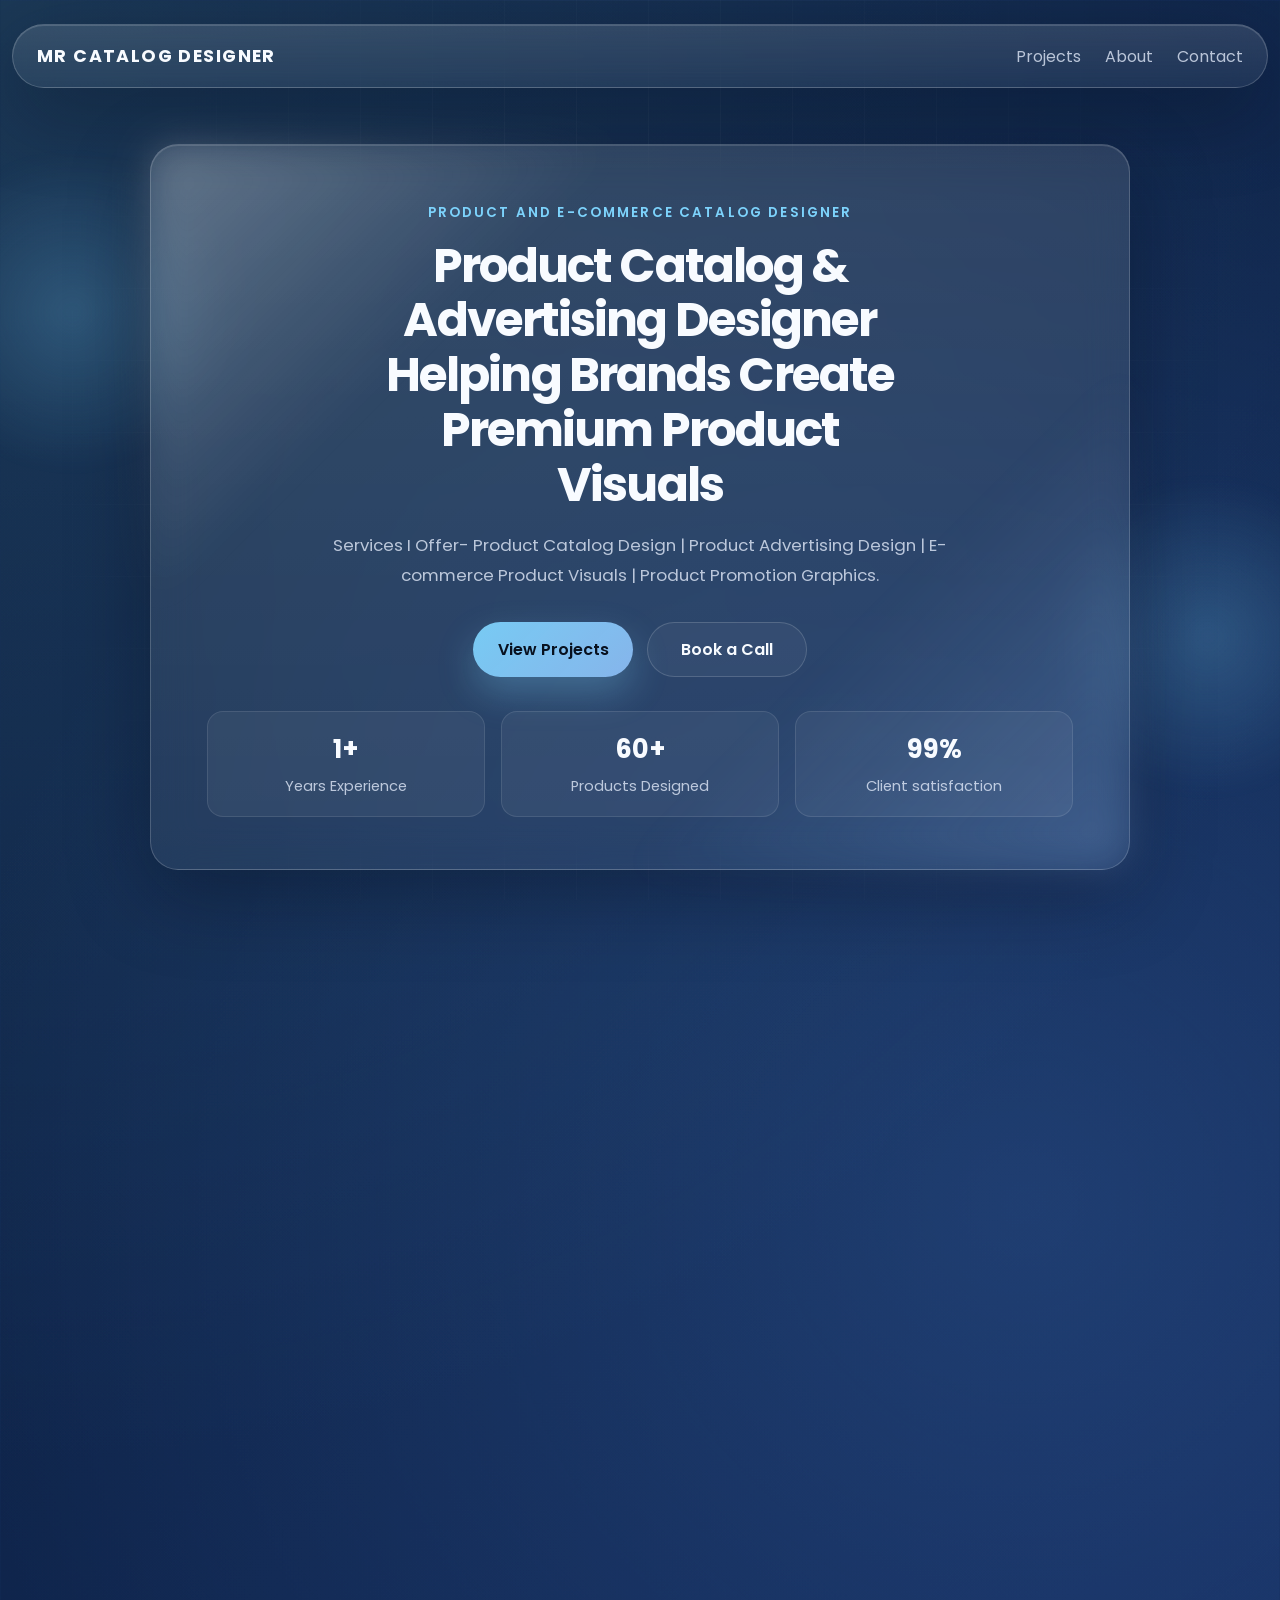
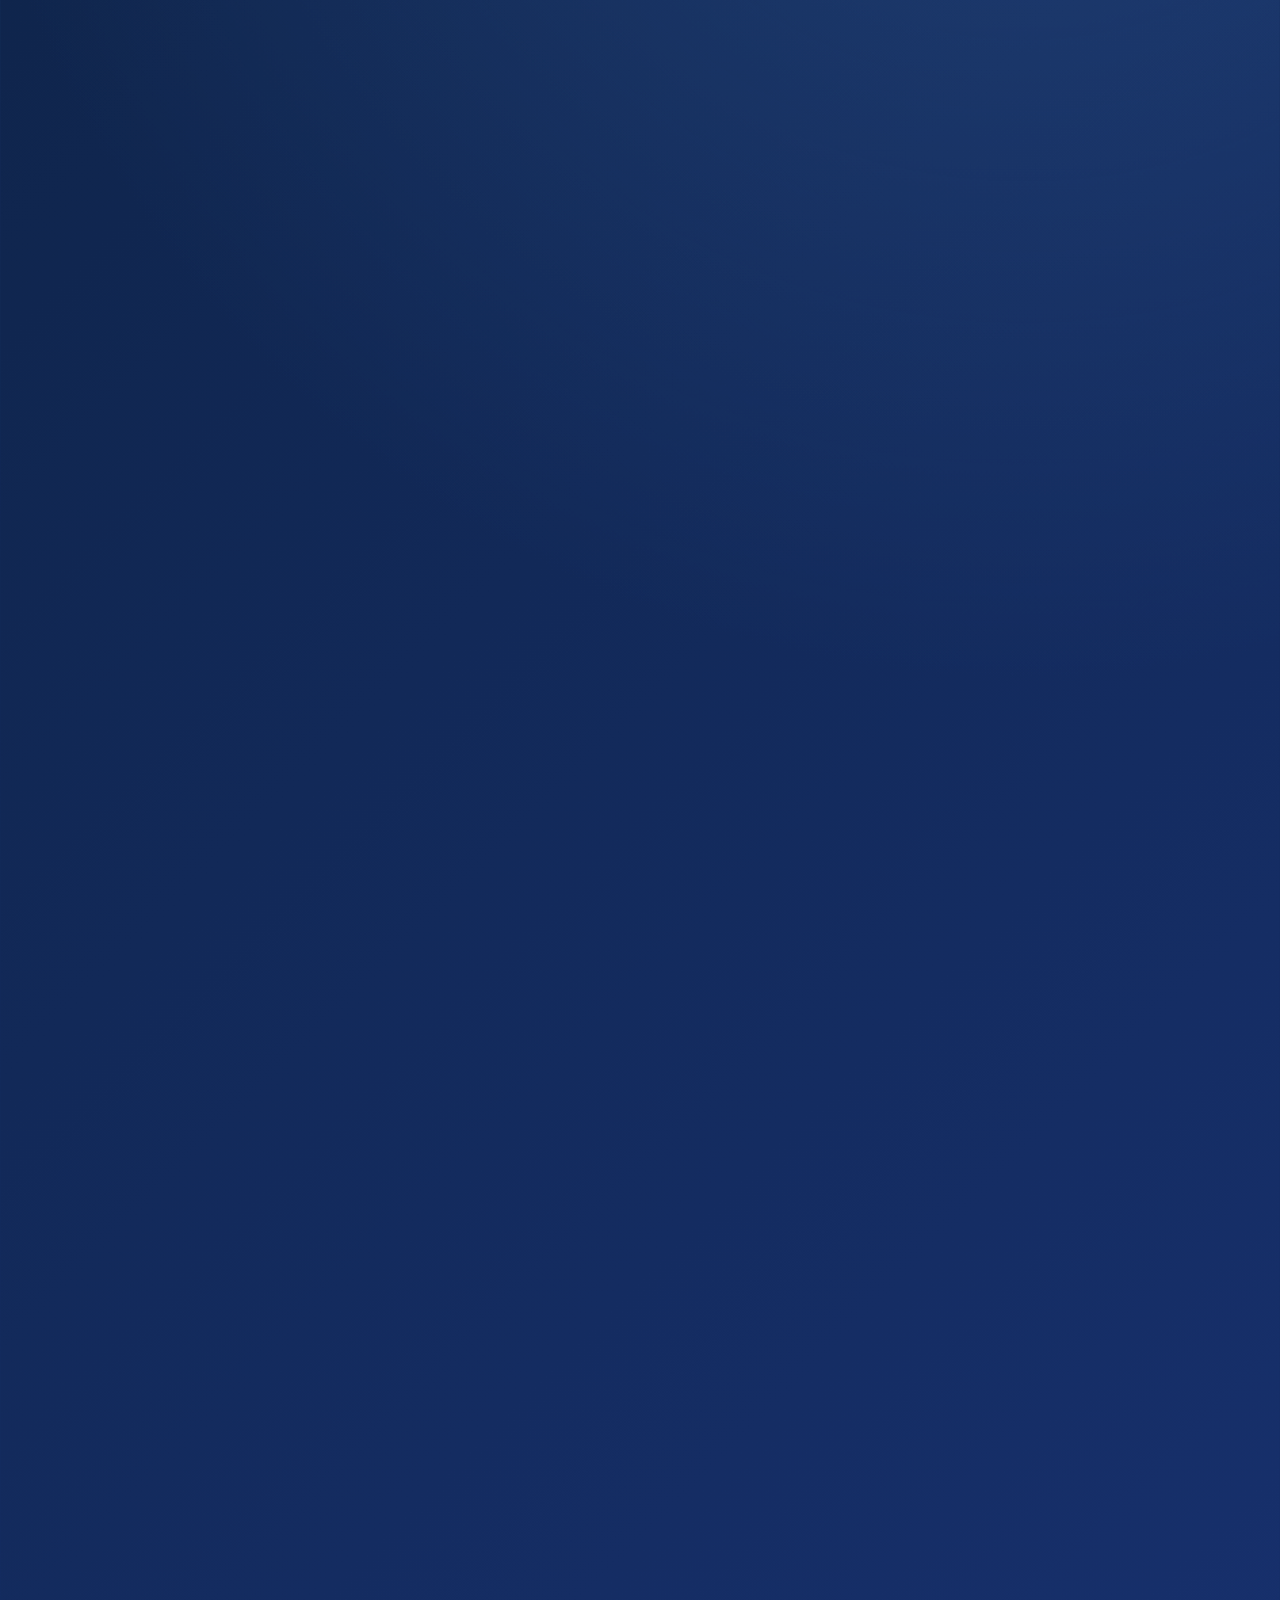
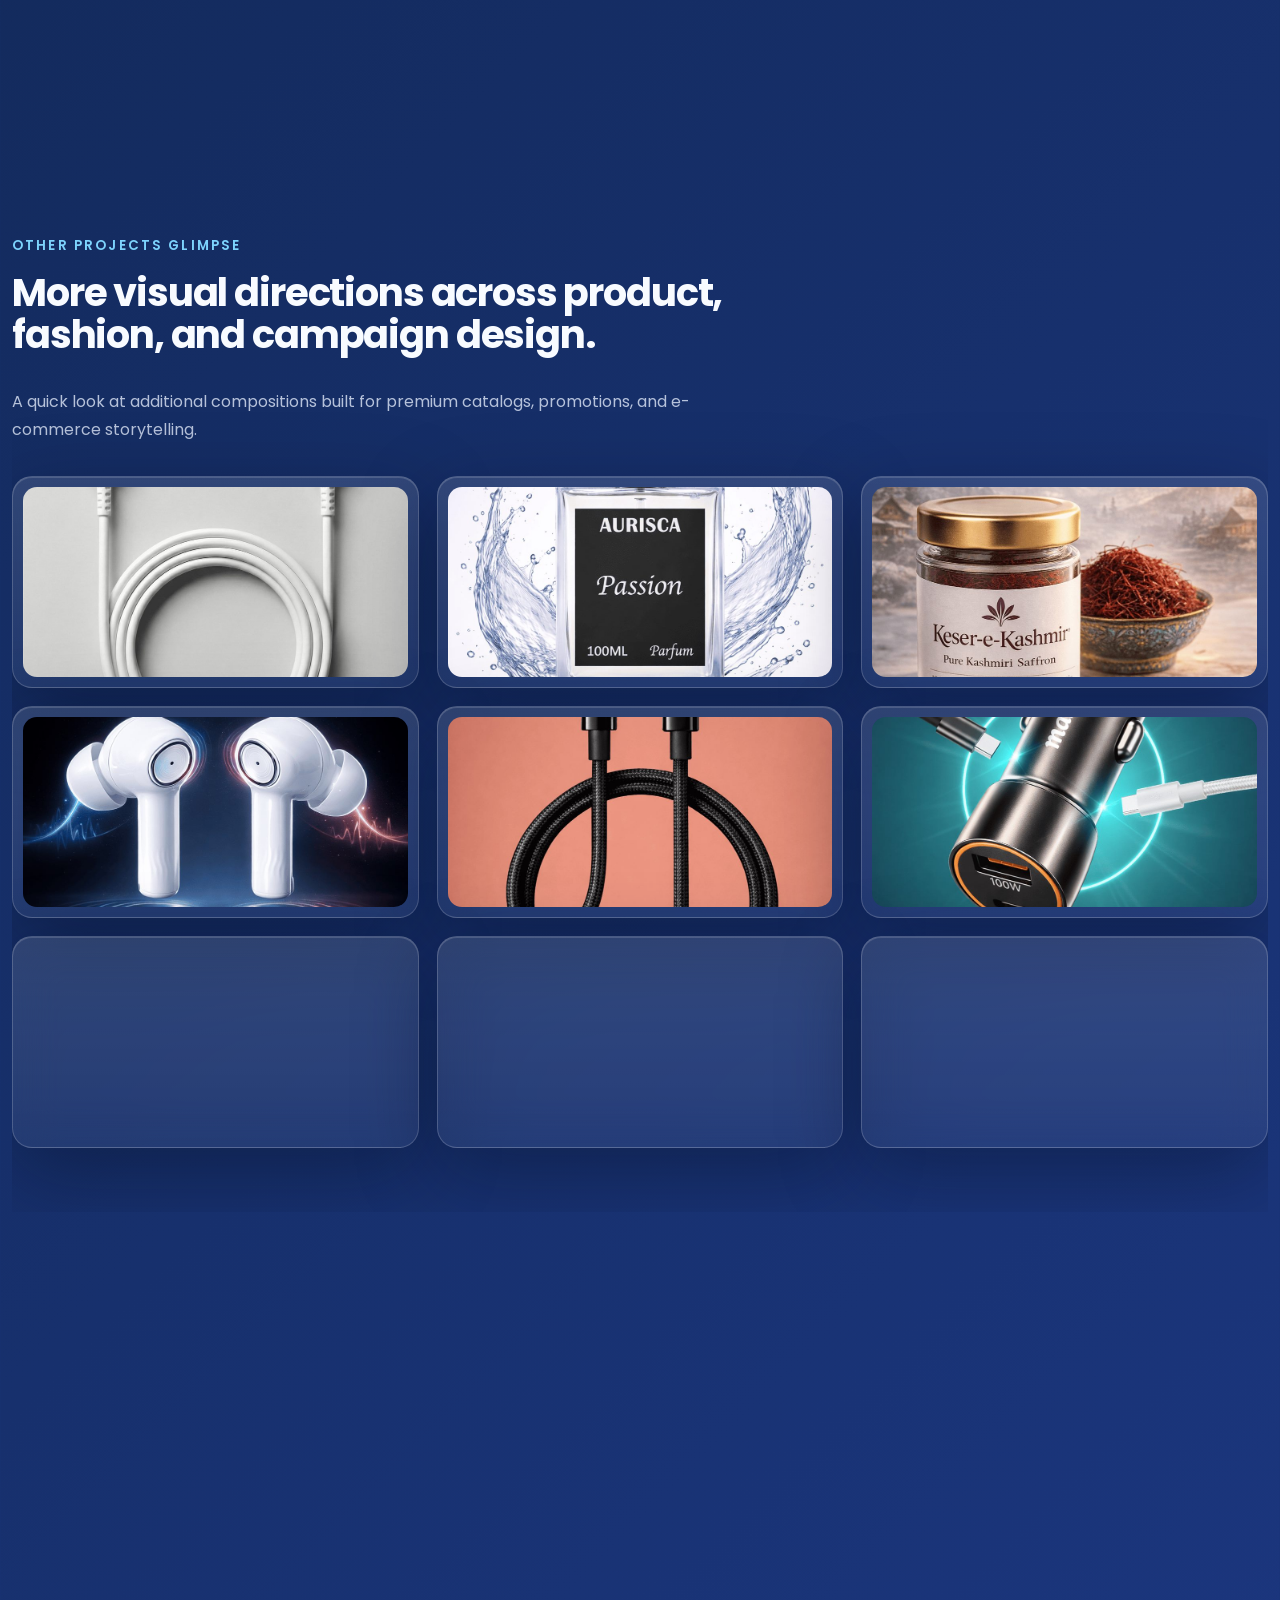
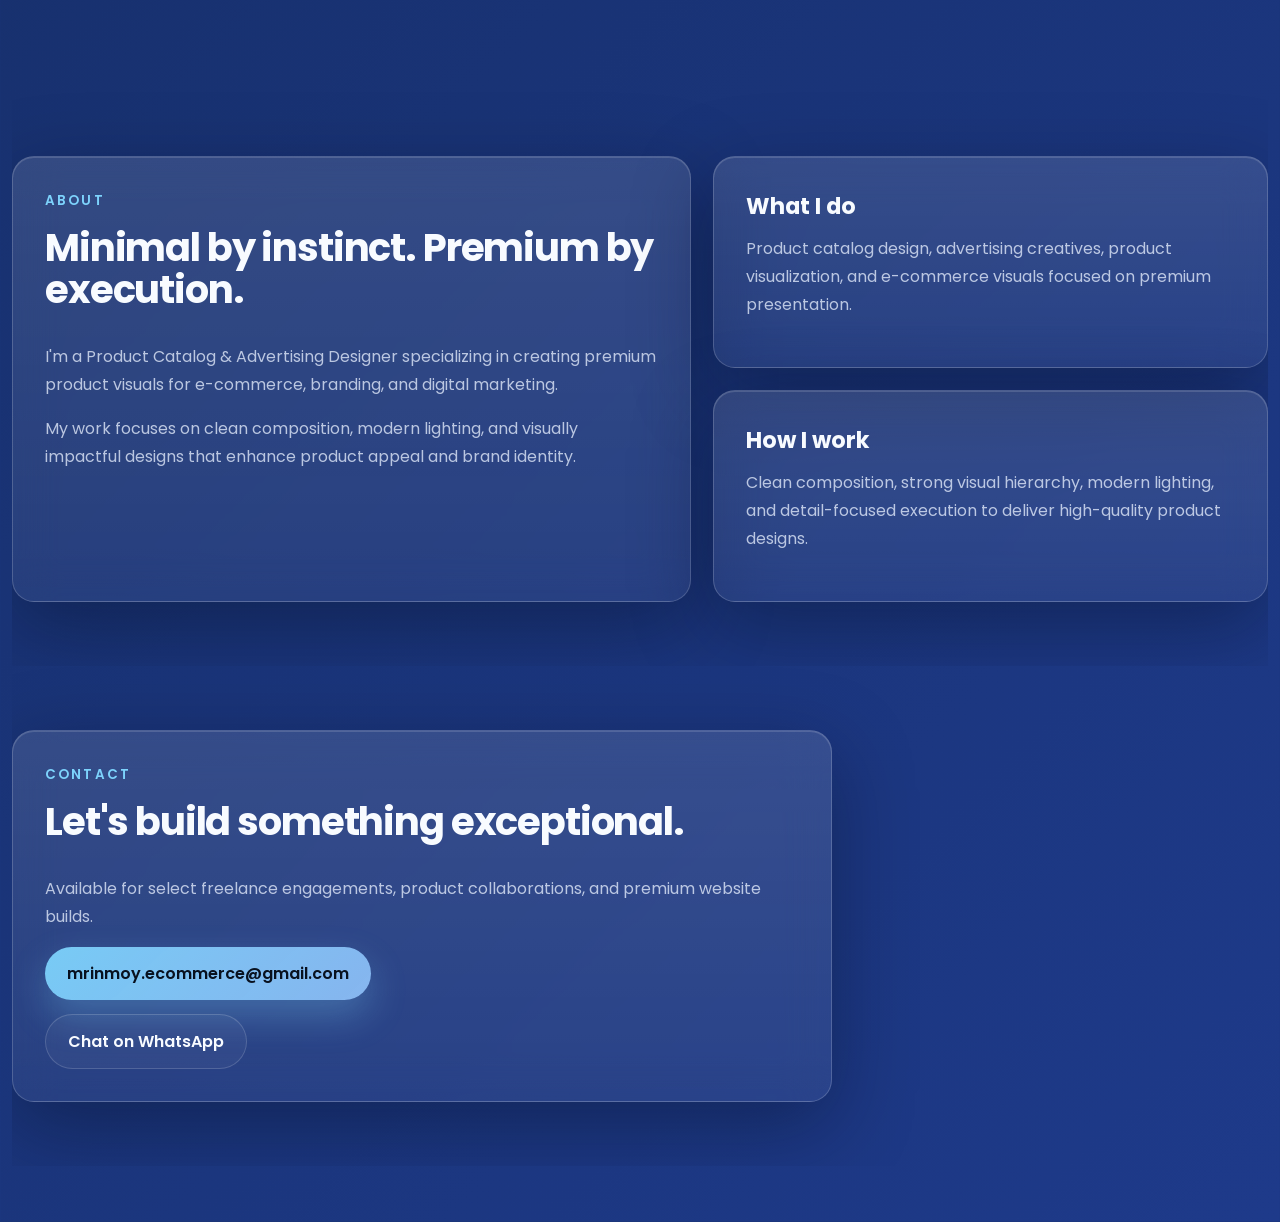
==== commit 2787cb5b: "Updated HTML and CSS files" ====
--- a/index.html
+++ b/index.html
@@ -83,16 +83,16 @@
 
             <div class="project-gallery project-gallery-four">
               <figure class="project-image">
-                <img src="images/2.png" alt="Wireless earbuds catalog visual 1" loading="lazy">
-              </figure>
-              <figure class="project-image">
-                <img src="images/3.png" alt="Wireless earbuds catalog visual 2" loading="lazy">
-              </figure>
-              <figure class="project-image">
-                <img src="images/4.png" alt="Wireless earbuds catalog visual 3" loading="lazy">
-              </figure>
-              <figure class="project-image">
-                <img src="images/5.png" alt="Wireless earbuds catalog visual 4" loading="lazy">
+                <img src="optimized/images/2-960.jpg" srcset="optimized/images/2-480.jpg 480w, optimized/images/2-960.jpg 960w, optimized/images/2-1440.jpg 1440w" sizes="(max-width: 720px) 92vw, (max-width: 980px) 92vw, 50vw" decoding="async" alt="Wireless earbuds catalog visual 1" loading="lazy">
+              </figure>
+              <figure class="project-image">
+                <img src="optimized/images/3-960.jpg" srcset="optimized/images/3-480.jpg 480w, optimized/images/3-960.jpg 960w, optimized/images/3-1440.jpg 1440w" sizes="(max-width: 720px) 92vw, (max-width: 980px) 92vw, 50vw" decoding="async" alt="Wireless earbuds catalog visual 2" loading="lazy">
+              </figure>
+              <figure class="project-image">
+                <img src="optimized/images/4-960.jpg" srcset="optimized/images/4-480.jpg 480w, optimized/images/4-960.jpg 960w, optimized/images/4-1440.jpg 1440w" sizes="(max-width: 720px) 92vw, (max-width: 980px) 92vw, 50vw" decoding="async" alt="Wireless earbuds catalog visual 3" loading="lazy">
+              </figure>
+              <figure class="project-image">
+                <img src="optimized/images/5-960.jpg" srcset="optimized/images/5-480.jpg 480w, optimized/images/5-960.jpg 960w, optimized/images/5-1440.jpg 1440w" sizes="(max-width: 720px) 92vw, (max-width: 980px) 92vw, 50vw" decoding="async" alt="Wireless earbuds catalog visual 4" loading="lazy">
               </figure>
             </div>
           </article>
@@ -110,16 +110,16 @@
 
             <div class="project-gallery project-gallery-four">
               <figure class="project-image">
-                <img src="images/fashion1.png" alt="Fashion catalog visual 1" loading="lazy">
-              </figure>
-              <figure class="project-image">
-                <img src="images/fashion2.png" alt="Fashion catalog visual 2" loading="lazy">
-              </figure>
-              <figure class="project-image">
-                <img src="images/fashion3.png" alt="Fashion catalog visual 3" loading="lazy">
-              </figure>
-              <figure class="project-image">
-                <img src="images/fashion4.png" alt="Fashion catalog visual 4" loading="lazy">
+                <img src="optimized/images/fashion1-960.jpg" srcset="optimized/images/fashion1-480.jpg 480w, optimized/images/fashion1-960.jpg 960w, optimized/images/fashion1-1440.jpg 1440w" sizes="(max-width: 720px) 92vw, (max-width: 980px) 92vw, 50vw" decoding="async" alt="Fashion catalog visual 1" loading="lazy">
+              </figure>
+              <figure class="project-image">
+                <img src="optimized/images/fashion2-960.jpg" srcset="optimized/images/fashion2-480.jpg 480w, optimized/images/fashion2-960.jpg 960w, optimized/images/fashion2-1440.jpg 1440w" sizes="(max-width: 720px) 92vw, (max-width: 980px) 92vw, 50vw" decoding="async" alt="Fashion catalog visual 2" loading="lazy">
+              </figure>
+              <figure class="project-image">
+                <img src="optimized/images/fashion3-960.jpg" srcset="optimized/images/fashion3-480.jpg 480w, optimized/images/fashion3-960.jpg 960w, optimized/images/fashion3-1440.jpg 1440w" sizes="(max-width: 720px) 92vw, (max-width: 980px) 92vw, 50vw" decoding="async" alt="Fashion catalog visual 3" loading="lazy">
+              </figure>
+              <figure class="project-image">
+                <img src="optimized/images/fashion4-960.jpg" srcset="optimized/images/fashion4-480.jpg 480w, optimized/images/fashion4-960.jpg 960w, optimized/images/fashion4-1440.jpg 1440w" sizes="(max-width: 720px) 92vw, (max-width: 980px) 92vw, 50vw" decoding="async" alt="Fashion catalog visual 4" loading="lazy">
               </figure>
             </div>
           </article>
@@ -137,16 +137,16 @@
 
             <div class="project-gallery project-gallery-four">
               <figure class="project-image">
-                <img src="images/bt1.png" alt="Wireless neckband earphones visual 1" loading="lazy">
-              </figure>
-              <figure class="project-image">
-                <img src="images/bt2.png" alt="Wireless neckband earphones visual 2" loading="lazy">
-              </figure>
-              <figure class="project-image">
-                <img src="images/bt3.png" alt="Wireless neckband earphones visual 3" loading="lazy">
-              </figure>
-              <figure class="project-image">
-                <img src="images/bt4.png" alt="Wireless neckband earphones visual 4" loading="lazy">
+                <img src="optimized/images/bt1-960.jpg" srcset="optimized/images/bt1-480.jpg 480w, optimized/images/bt1-960.jpg 960w, optimized/images/bt1-1440.jpg 1440w" sizes="(max-width: 720px) 92vw, (max-width: 980px) 92vw, 50vw" decoding="async" alt="Wireless neckband earphones visual 1" loading="lazy">
+              </figure>
+              <figure class="project-image">
+                <img src="optimized/images/bt2-960.jpg" srcset="optimized/images/bt2-480.jpg 480w, optimized/images/bt2-960.jpg 960w, optimized/images/bt2-1440.jpg 1440w" sizes="(max-width: 720px) 92vw, (max-width: 980px) 92vw, 50vw" decoding="async" alt="Wireless neckband earphones visual 2" loading="lazy">
+              </figure>
+              <figure class="project-image">
+                <img src="optimized/images/bt3-960.jpg" srcset="optimized/images/bt3-480.jpg 480w, optimized/images/bt3-960.jpg 960w, optimized/images/bt3-1440.jpg 1440w" sizes="(max-width: 720px) 92vw, (max-width: 980px) 92vw, 50vw" decoding="async" alt="Wireless neckband earphones visual 3" loading="lazy">
+              </figure>
+              <figure class="project-image">
+                <img src="optimized/images/bt4-960.jpg" srcset="optimized/images/bt4-480.jpg 480w, optimized/images/bt4-960.jpg 960w, optimized/images/bt4-1440.jpg 1440w" sizes="(max-width: 720px) 92vw, (max-width: 980px) 92vw, 50vw" decoding="async" alt="Wireless neckband earphones visual 4" loading="lazy">
               </figure>
             </div>
           </article>
@@ -164,16 +164,16 @@
 
             <div class="project-gallery project-gallery-four">
               <figure class="project-image">
-                <img src="images/earphone1.png" alt="Type-C in-ear earphones visual 1" loading="lazy">
-              </figure>
-              <figure class="project-image">
-                <img src="images/earphone2.png" alt="Type-C in-ear earphones visual 2" loading="lazy">
-              </figure>
-              <figure class="project-image">
-                <img src="images/earphone3.png" alt="Type-C in-ear earphones visual 3" loading="lazy">
-              </figure>
-              <figure class="project-image">
-                <img src="images/earphone4.png" alt="Type-C in-ear earphones visual 4" loading="lazy">
+                <img src="optimized/images/earphone1-960.jpg" srcset="optimized/images/earphone1-480.jpg 480w, optimized/images/earphone1-960.jpg 960w, optimized/images/earphone1-1440.jpg 1440w" sizes="(max-width: 720px) 92vw, (max-width: 980px) 92vw, 50vw" decoding="async" alt="Type-C in-ear earphones visual 1" loading="lazy">
+              </figure>
+              <figure class="project-image">
+                <img src="optimized/images/earphone2-960.jpg" srcset="optimized/images/earphone2-480.jpg 480w, optimized/images/earphone2-960.jpg 960w, optimized/images/earphone2-1440.jpg 1440w" sizes="(max-width: 720px) 92vw, (max-width: 980px) 92vw, 50vw" decoding="async" alt="Type-C in-ear earphones visual 2" loading="lazy">
+              </figure>
+              <figure class="project-image">
+                <img src="optimized/images/earphone3-960.jpg" srcset="optimized/images/earphone3-480.jpg 480w, optimized/images/earphone3-960.jpg 960w, optimized/images/earphone3-1440.jpg 1440w" sizes="(max-width: 720px) 92vw, (max-width: 980px) 92vw, 50vw" decoding="async" alt="Type-C in-ear earphones visual 3" loading="lazy">
+              </figure>
+              <figure class="project-image">
+                <img src="optimized/images/earphone4-960.jpg" srcset="optimized/images/earphone4-480.jpg 480w, optimized/images/earphone4-960.jpg 960w, optimized/images/earphone4-1440.jpg 1440w" sizes="(max-width: 720px) 92vw, (max-width: 980px) 92vw, 50vw" decoding="async" alt="Type-C in-ear earphones visual 4" loading="lazy">
               </figure>
             </div>
           </article>
@@ -192,31 +192,31 @@
 
         <div class="glimpse-grid">
           <a class="glimpse-card glass-card" href="glimpse-1.html">
-            <img src="images/other1.png" alt="Other project glimpse 1" loading="lazy">
+            <img src="optimized/images/other1-960.jpg" srcset="optimized/images/other1-480.jpg 480w, optimized/images/other1-960.jpg 960w, optimized/images/other1-1440.jpg 1440w" sizes="(max-width: 720px) 92vw, (max-width: 980px) 92vw, 50vw" decoding="async" alt="Other project glimpse 1" loading="lazy">
           </a>
           <a class="glimpse-card glass-card" href="glimpse-2.html">
-            <img src="images/other2.png" alt="Other project glimpse 2" loading="lazy">
+            <img src="optimized/images/other2-960.jpg" srcset="optimized/images/other2-480.jpg 480w, optimized/images/other2-960.jpg 960w, optimized/images/other2-1440.jpg 1440w" sizes="(max-width: 720px) 92vw, (max-width: 980px) 92vw, 50vw" decoding="async" alt="Other project glimpse 2" loading="lazy">
           </a>
           <a class="glimpse-card glass-card" href="glimpse-3.html">
-            <img src="images/other3.png" alt="Other project glimpse 3" loading="lazy">
+            <img src="optimized/images/other3-960.jpg" srcset="optimized/images/other3-480.jpg 480w, optimized/images/other3-960.jpg 960w, optimized/images/other3-1440.jpg 1440w" sizes="(max-width: 720px) 92vw, (max-width: 980px) 92vw, 50vw" decoding="async" alt="Other project glimpse 3" loading="lazy">
           </a>
           <a class="glimpse-card glass-card" href="glimpse-4.html">
-            <img src="images/other4.png" alt="Other project glimpse 4" loading="lazy">
+            <img src="optimized/images/other4-960.jpg" srcset="optimized/images/other4-480.jpg 480w, optimized/images/other4-960.jpg 960w, optimized/images/other4-1440.jpg 1440w" sizes="(max-width: 720px) 92vw, (max-width: 980px) 92vw, 50vw" decoding="async" alt="Other project glimpse 4" loading="lazy">
           </a>
           <a class="glimpse-card glass-card" href="glimpse-5.html">
-            <img src="images/other5.png" alt="Other project glimpse 5" loading="lazy">
+            <img src="optimized/images/other5-960.jpg" srcset="optimized/images/other5-480.jpg 480w, optimized/images/other5-960.jpg 960w, optimized/images/other5-1440.jpg 1440w" sizes="(max-width: 720px) 92vw, (max-width: 980px) 92vw, 50vw" decoding="async" alt="Other project glimpse 5" loading="lazy">
           </a>
           <a class="glimpse-card glass-card" href="glimpse-6.html">
-            <img src="images/other6.png" alt="Other project glimpse 6" loading="lazy">
+            <img src="optimized/images/other6-960.jpg" srcset="optimized/images/other6-480.jpg 480w, optimized/images/other6-960.jpg 960w, optimized/images/other6-1440.jpg 1440w" sizes="(max-width: 720px) 92vw, (max-width: 980px) 92vw, 50vw" decoding="async" alt="Other project glimpse 6" loading="lazy">
           </a>
           <a class="glimpse-card glass-card" href="glimpse-7.html">
-            <img src="images/other7.png" alt="Other project glimpse 7" loading="lazy">
+            <img src="optimized/images/other7-960.jpg" srcset="optimized/images/other7-480.jpg 480w, optimized/images/other7-960.jpg 960w, optimized/images/other7-1440.jpg 1440w" sizes="(max-width: 720px) 92vw, (max-width: 980px) 92vw, 50vw" decoding="async" alt="Other project glimpse 7" loading="lazy">
           </a>
           <a class="glimpse-card glass-card" href="glimpse-8.html">
-            <img src="images/other8.png" alt="Other project glimpse 8" loading="lazy">
+            <img src="optimized/images/other8-960.jpg" srcset="optimized/images/other8-480.jpg 480w, optimized/images/other8-960.jpg 960w, optimized/images/other8-1440.jpg 1440w" sizes="(max-width: 720px) 92vw, (max-width: 980px) 92vw, 50vw" decoding="async" alt="Other project glimpse 8" loading="lazy">
           </a>
           <a class="glimpse-card glass-card" href="glimpse-9.html">
-            <img src="images/other9.png" alt="Other project glimpse 9" loading="lazy">
+            <img src="optimized/images/other9-960.jpg" srcset="optimized/images/other9-480.jpg 480w, optimized/images/other9-960.jpg 960w, optimized/images/other9-1440.jpg 1440w" sizes="(max-width: 720px) 92vw, (max-width: 980px) 92vw, 50vw" decoding="async" alt="Other project glimpse 9" loading="lazy">
           </a>
         </div>
       </section>
--- a/styles.css
+++ b/styles.css
@@ -241,6 +241,8 @@
 
 .section {
   padding: 64px 0;
+  content-visibility: auto;
+  contain-intrinsic-size: 1px 900px;
 }
 
 .section-heading {
@@ -410,6 +412,8 @@
 .detail-card {
   padding: 28px;
   border-radius: var(--radius-md);
+  content-visibility: auto;
+  contain-intrinsic-size: 1px 900px;
 }
 
 .detail-back {
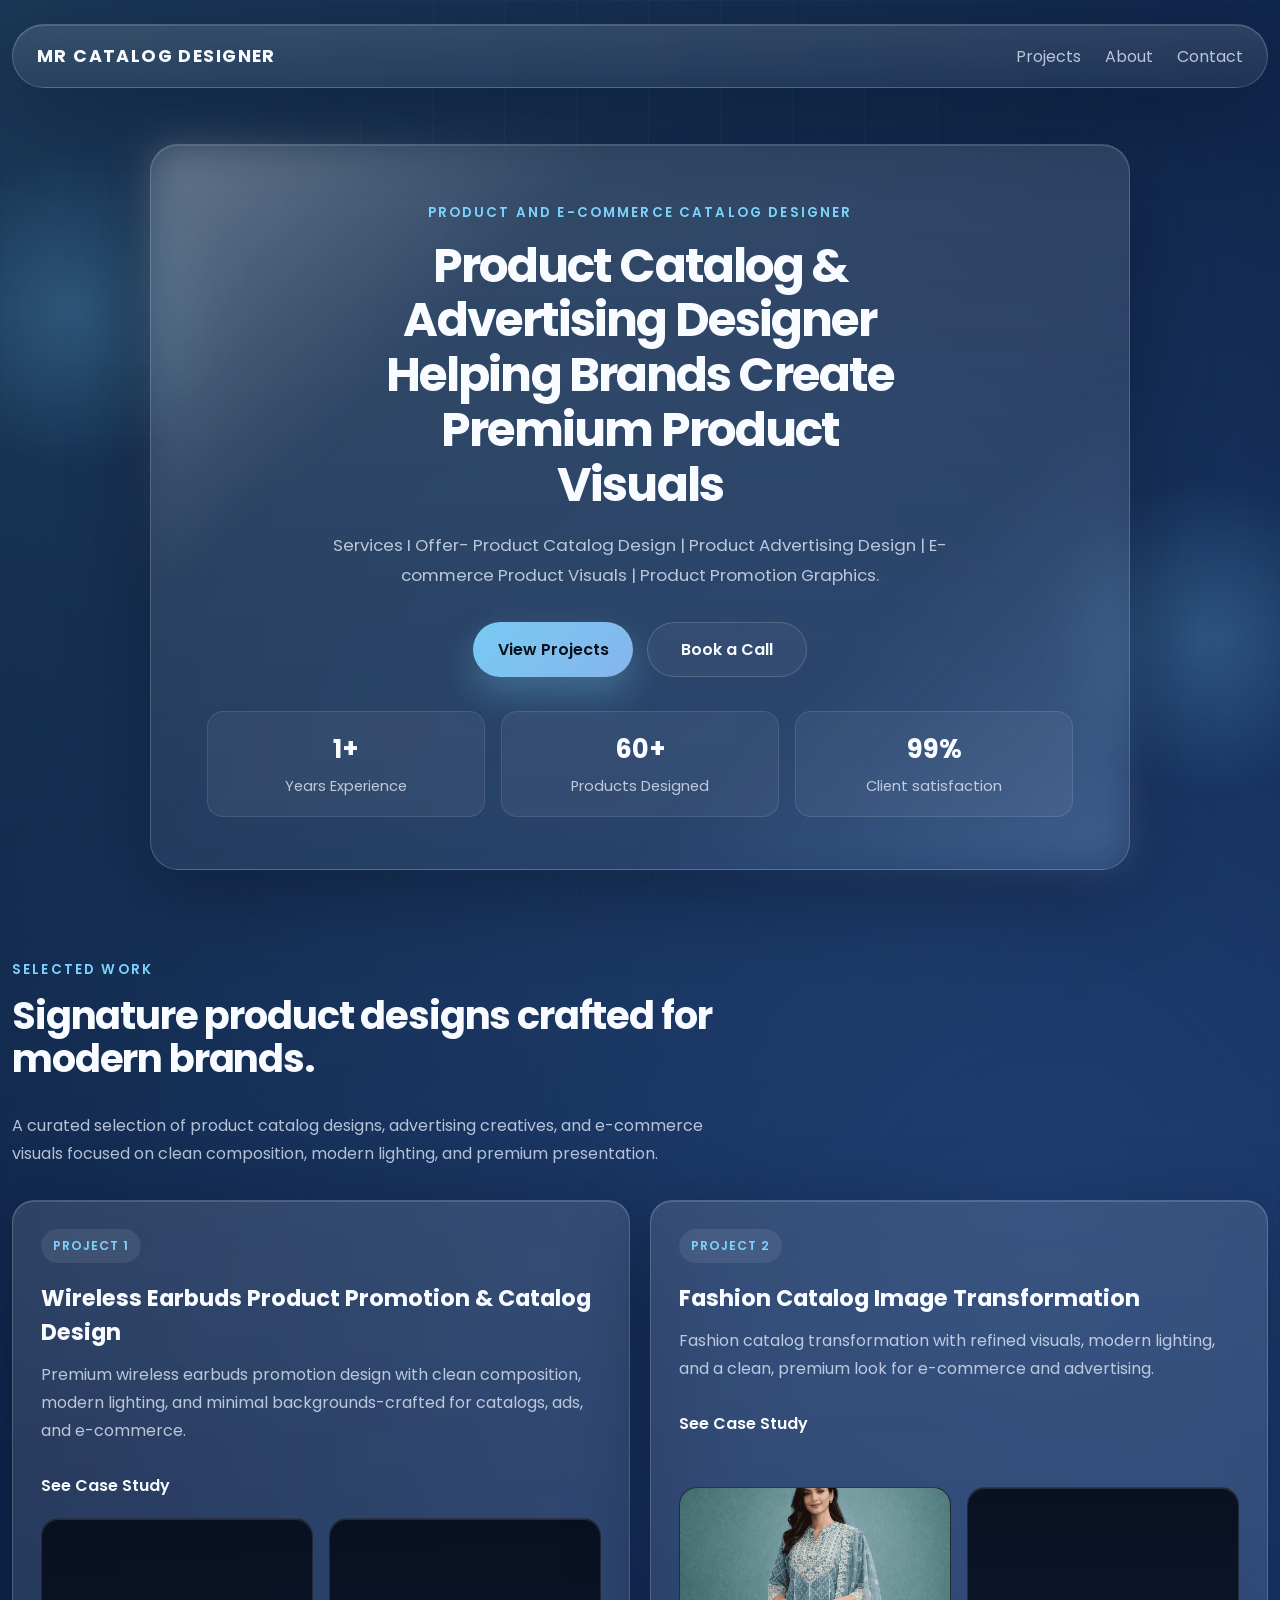
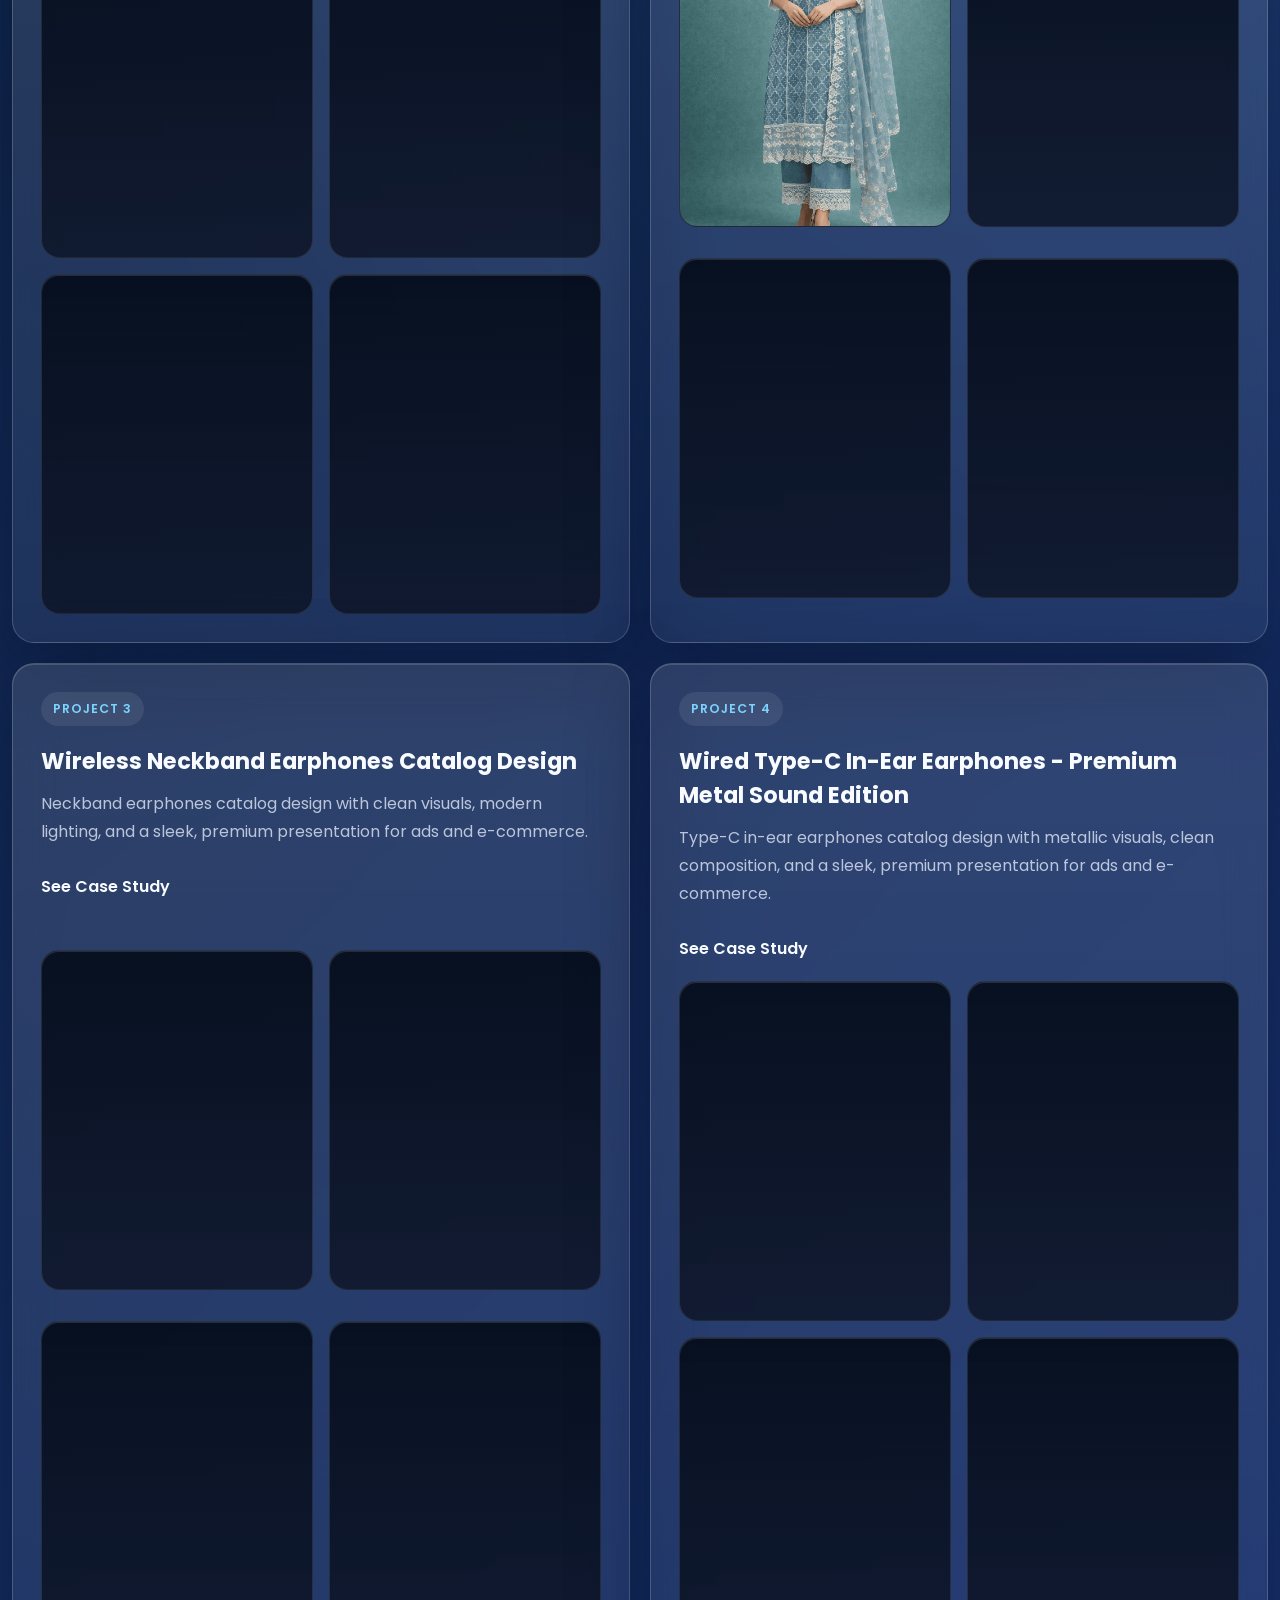
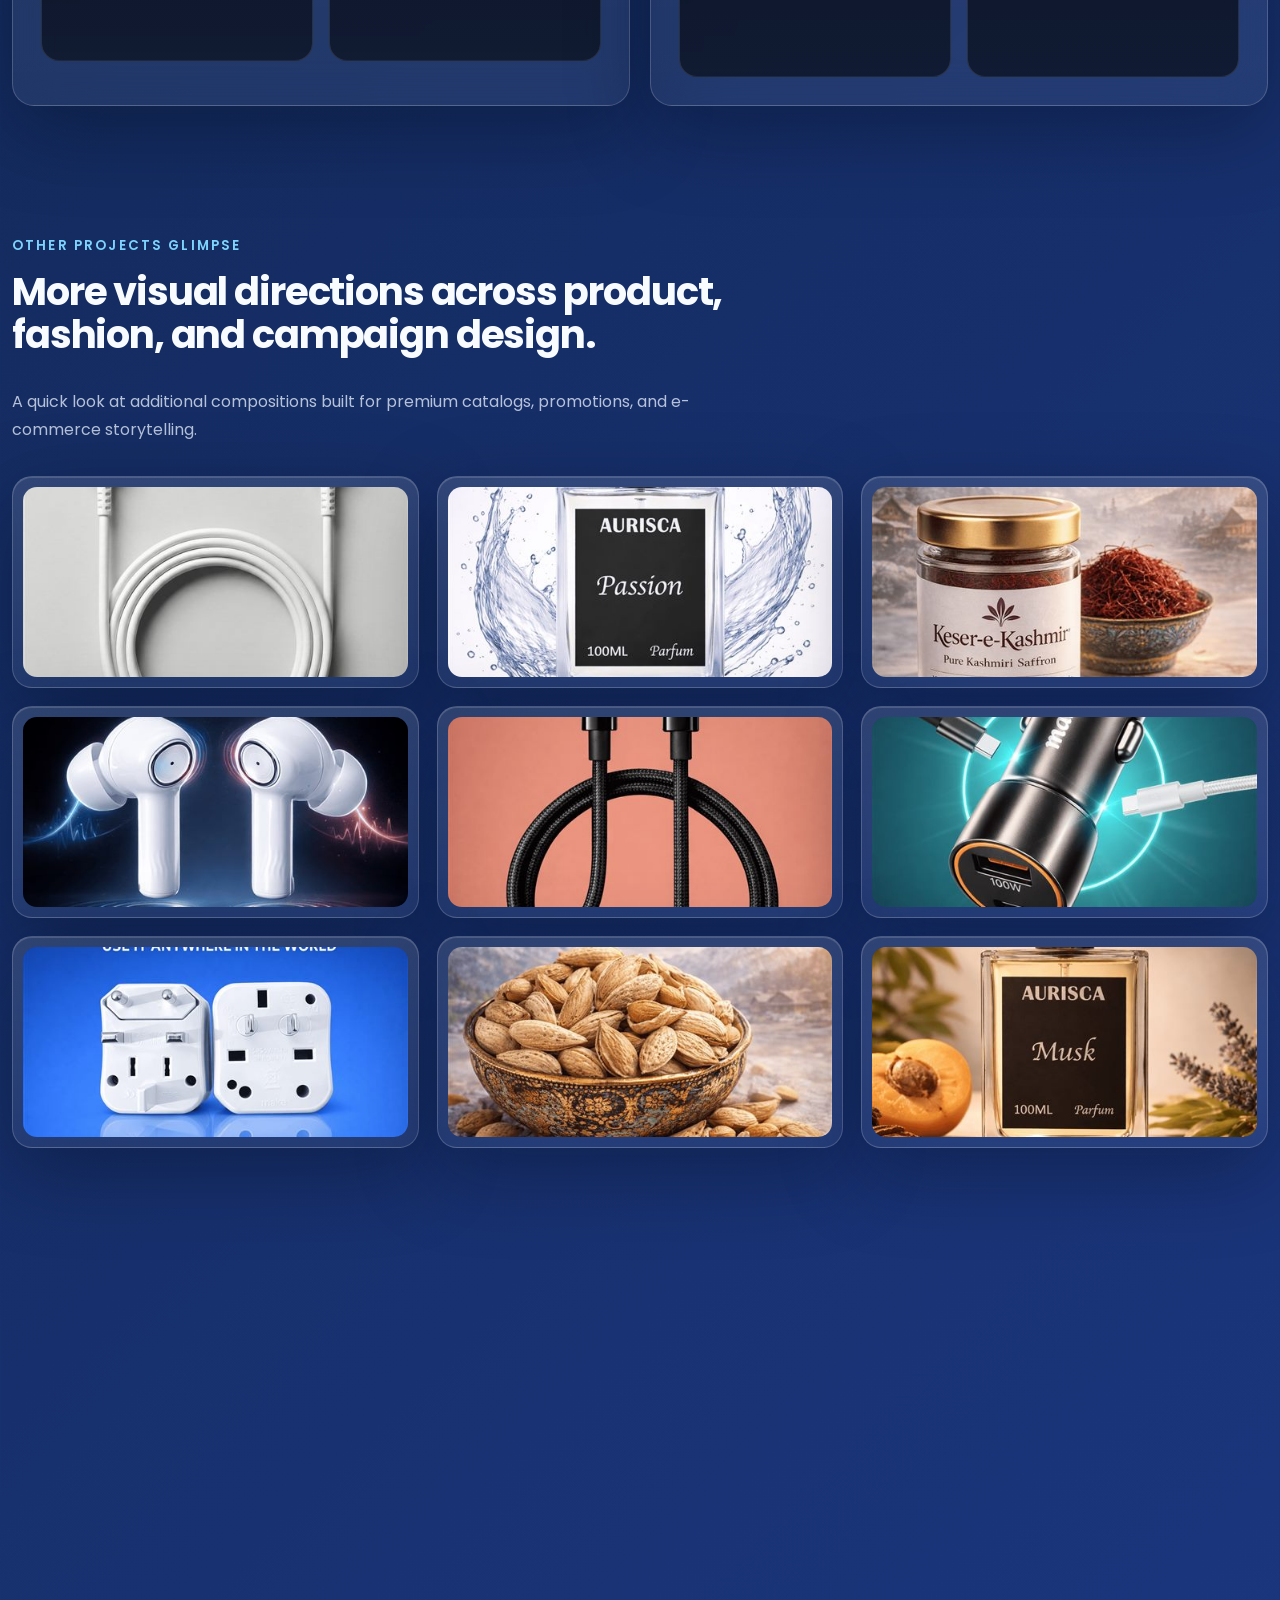
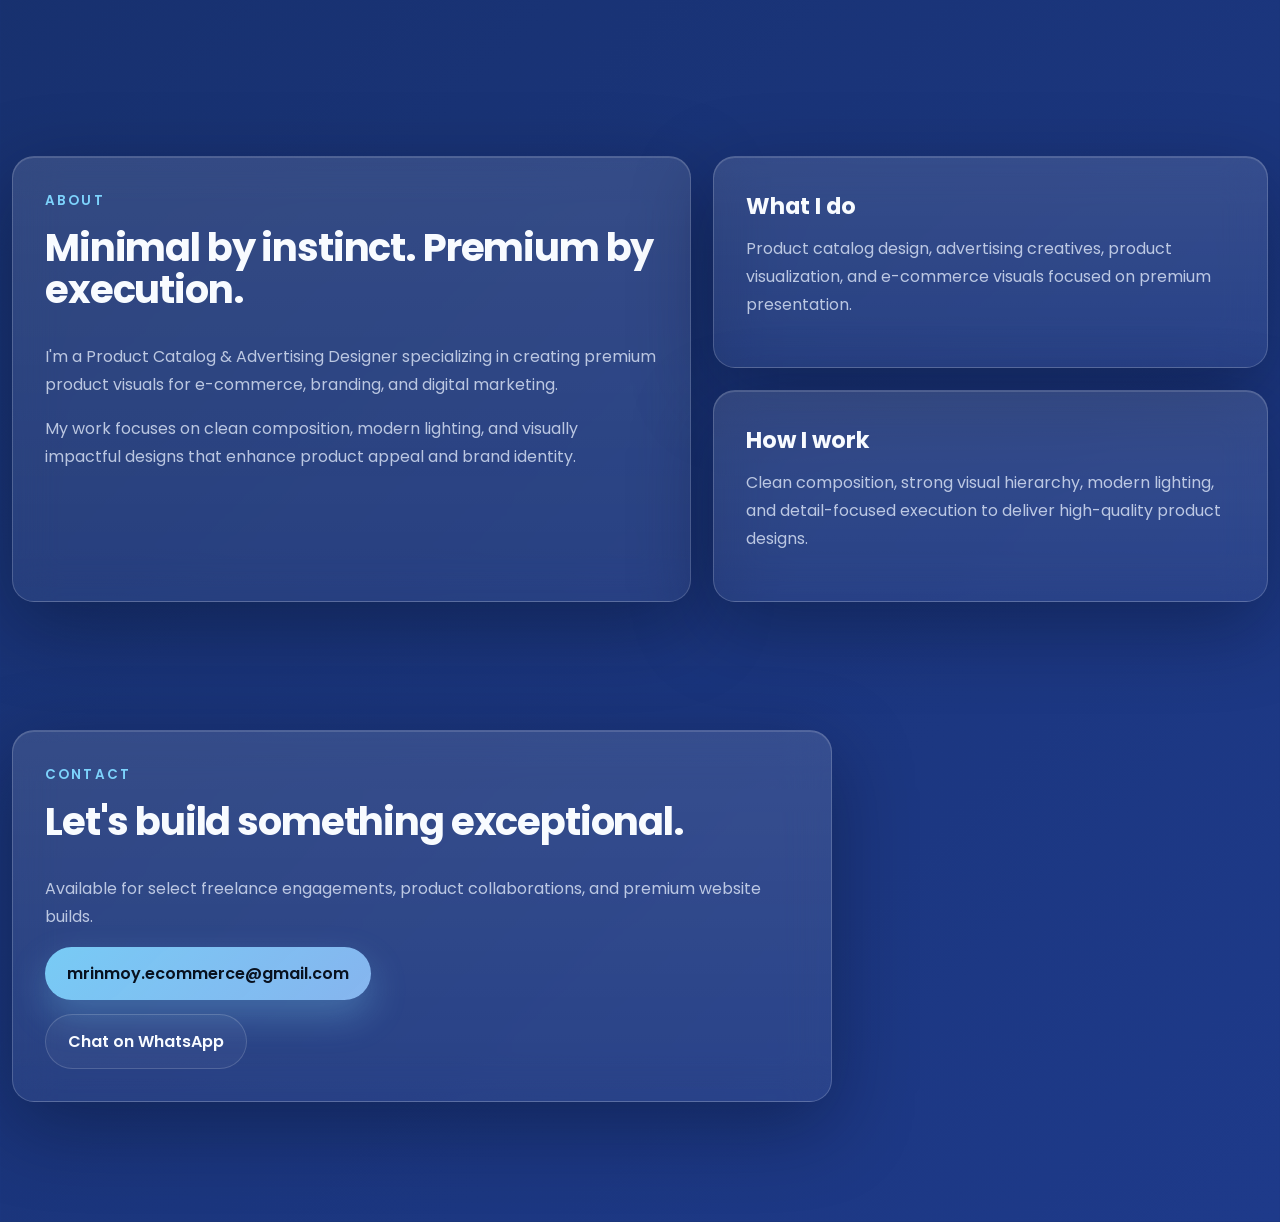
==== commit 56784102: "Updated HTML and CSS files" ====
--- a/index.html
+++ b/index.html
@@ -83,16 +83,16 @@
 
             <div class="project-gallery project-gallery-four">
               <figure class="project-image">
-                <img src="optimized/images/2-960.jpg" srcset="optimized/images/2-480.jpg 480w, optimized/images/2-960.jpg 960w, optimized/images/2-1440.jpg 1440w" sizes="(max-width: 720px) 92vw, (max-width: 980px) 92vw, 50vw" decoding="async" alt="Wireless earbuds catalog visual 1" loading="lazy">
-              </figure>
-              <figure class="project-image">
-                <img src="optimized/images/3-960.jpg" srcset="optimized/images/3-480.jpg 480w, optimized/images/3-960.jpg 960w, optimized/images/3-1440.jpg 1440w" sizes="(max-width: 720px) 92vw, (max-width: 980px) 92vw, 50vw" decoding="async" alt="Wireless earbuds catalog visual 2" loading="lazy">
-              </figure>
-              <figure class="project-image">
-                <img src="optimized/images/4-960.jpg" srcset="optimized/images/4-480.jpg 480w, optimized/images/4-960.jpg 960w, optimized/images/4-1440.jpg 1440w" sizes="(max-width: 720px) 92vw, (max-width: 980px) 92vw, 50vw" decoding="async" alt="Wireless earbuds catalog visual 3" loading="lazy">
-              </figure>
-              <figure class="project-image">
-                <img src="optimized/images/5-960.jpg" srcset="optimized/images/5-480.jpg 480w, optimized/images/5-960.jpg 960w, optimized/images/5-1440.jpg 1440w" sizes="(max-width: 720px) 92vw, (max-width: 980px) 92vw, 50vw" decoding="async" alt="Wireless earbuds catalog visual 4" loading="lazy">
+                <img src="optimized/images/2-960.jpg" srcset="optimized/images/2-480.jpg 480w, optimized/images/2-960.jpg 960w, optimized/images/2-1440.jpg 1440w" sizes="(max-width: 720px) 94vw, (max-width: 980px) 92vw, 42vw" decoding="async" alt="Wireless earbuds catalog visual 1" loading="eager" fetchpriority="high">
+              </figure>
+              <figure class="project-image">
+                <img src="optimized/images/3-960.jpg" srcset="optimized/images/3-480.jpg 480w, optimized/images/3-960.jpg 960w, optimized/images/3-1440.jpg 1440w" sizes="(max-width: 720px) 94vw, (max-width: 980px) 92vw, 42vw" decoding="async" alt="Wireless earbuds catalog visual 2" loading="eager" fetchpriority="high">
+              </figure>
+              <figure class="project-image">
+                <img src="optimized/images/4-960.jpg" srcset="optimized/images/4-480.jpg 480w, optimized/images/4-960.jpg 960w, optimized/images/4-1440.jpg 1440w" sizes="(max-width: 720px) 94vw, (max-width: 980px) 92vw, 42vw" decoding="async" alt="Wireless earbuds catalog visual 3" loading="eager" fetchpriority="high">
+              </figure>
+              <figure class="project-image">
+                <img src="optimized/images/5-960.jpg" srcset="optimized/images/5-480.jpg 480w, optimized/images/5-960.jpg 960w, optimized/images/5-1440.jpg 1440w" sizes="(max-width: 720px) 94vw, (max-width: 980px) 92vw, 42vw" decoding="async" alt="Wireless earbuds catalog visual 4" loading="eager" fetchpriority="high">
               </figure>
             </div>
           </article>
@@ -110,16 +110,16 @@
 
             <div class="project-gallery project-gallery-four">
               <figure class="project-image">
-                <img src="optimized/images/fashion1-960.jpg" srcset="optimized/images/fashion1-480.jpg 480w, optimized/images/fashion1-960.jpg 960w, optimized/images/fashion1-1440.jpg 1440w" sizes="(max-width: 720px) 92vw, (max-width: 980px) 92vw, 50vw" decoding="async" alt="Fashion catalog visual 1" loading="lazy">
-              </figure>
-              <figure class="project-image">
-                <img src="optimized/images/fashion2-960.jpg" srcset="optimized/images/fashion2-480.jpg 480w, optimized/images/fashion2-960.jpg 960w, optimized/images/fashion2-1440.jpg 1440w" sizes="(max-width: 720px) 92vw, (max-width: 980px) 92vw, 50vw" decoding="async" alt="Fashion catalog visual 2" loading="lazy">
-              </figure>
-              <figure class="project-image">
-                <img src="optimized/images/fashion3-960.jpg" srcset="optimized/images/fashion3-480.jpg 480w, optimized/images/fashion3-960.jpg 960w, optimized/images/fashion3-1440.jpg 1440w" sizes="(max-width: 720px) 92vw, (max-width: 980px) 92vw, 50vw" decoding="async" alt="Fashion catalog visual 3" loading="lazy">
-              </figure>
-              <figure class="project-image">
-                <img src="optimized/images/fashion4-960.jpg" srcset="optimized/images/fashion4-480.jpg 480w, optimized/images/fashion4-960.jpg 960w, optimized/images/fashion4-1440.jpg 1440w" sizes="(max-width: 720px) 92vw, (max-width: 980px) 92vw, 50vw" decoding="async" alt="Fashion catalog visual 4" loading="lazy">
+                <img src="optimized/images/fashion1-960.jpg" srcset="optimized/images/fashion1-480.jpg 480w, optimized/images/fashion1-960.jpg 960w, optimized/images/fashion1-1440.jpg 1440w" sizes="(max-width: 720px) 94vw, (max-width: 980px) 92vw, 42vw" decoding="async" alt="Fashion catalog visual 1" loading="eager" fetchpriority="high">
+              </figure>
+              <figure class="project-image">
+                <img src="optimized/images/fashion2-960.jpg" srcset="optimized/images/fashion2-480.jpg 480w, optimized/images/fashion2-960.jpg 960w, optimized/images/fashion2-1440.jpg 1440w" sizes="(max-width: 720px) 94vw, (max-width: 980px) 92vw, 42vw" decoding="async" alt="Fashion catalog visual 2" loading="eager" fetchpriority="high">
+              </figure>
+              <figure class="project-image">
+                <img src="optimized/images/fashion3-960.jpg" srcset="optimized/images/fashion3-480.jpg 480w, optimized/images/fashion3-960.jpg 960w, optimized/images/fashion3-1440.jpg 1440w" sizes="(max-width: 720px) 94vw, (max-width: 980px) 92vw, 42vw" decoding="async" alt="Fashion catalog visual 3" loading="eager" fetchpriority="high">
+              </figure>
+              <figure class="project-image">
+                <img src="optimized/images/fashion4-960.jpg" srcset="optimized/images/fashion4-480.jpg 480w, optimized/images/fashion4-960.jpg 960w, optimized/images/fashion4-1440.jpg 1440w" sizes="(max-width: 720px) 94vw, (max-width: 980px) 92vw, 42vw" decoding="async" alt="Fashion catalog visual 4" loading="eager" fetchpriority="high">
               </figure>
             </div>
           </article>
@@ -137,16 +137,16 @@
 
             <div class="project-gallery project-gallery-four">
               <figure class="project-image">
-                <img src="optimized/images/bt1-960.jpg" srcset="optimized/images/bt1-480.jpg 480w, optimized/images/bt1-960.jpg 960w, optimized/images/bt1-1440.jpg 1440w" sizes="(max-width: 720px) 92vw, (max-width: 980px) 92vw, 50vw" decoding="async" alt="Wireless neckband earphones visual 1" loading="lazy">
-              </figure>
-              <figure class="project-image">
-                <img src="optimized/images/bt2-960.jpg" srcset="optimized/images/bt2-480.jpg 480w, optimized/images/bt2-960.jpg 960w, optimized/images/bt2-1440.jpg 1440w" sizes="(max-width: 720px) 92vw, (max-width: 980px) 92vw, 50vw" decoding="async" alt="Wireless neckband earphones visual 2" loading="lazy">
-              </figure>
-              <figure class="project-image">
-                <img src="optimized/images/bt3-960.jpg" srcset="optimized/images/bt3-480.jpg 480w, optimized/images/bt3-960.jpg 960w, optimized/images/bt3-1440.jpg 1440w" sizes="(max-width: 720px) 92vw, (max-width: 980px) 92vw, 50vw" decoding="async" alt="Wireless neckband earphones visual 3" loading="lazy">
-              </figure>
-              <figure class="project-image">
-                <img src="optimized/images/bt4-960.jpg" srcset="optimized/images/bt4-480.jpg 480w, optimized/images/bt4-960.jpg 960w, optimized/images/bt4-1440.jpg 1440w" sizes="(max-width: 720px) 92vw, (max-width: 980px) 92vw, 50vw" decoding="async" alt="Wireless neckband earphones visual 4" loading="lazy">
+                <img src="optimized/images/bt1-960.jpg" srcset="optimized/images/bt1-480.jpg 480w, optimized/images/bt1-960.jpg 960w, optimized/images/bt1-1440.jpg 1440w" sizes="(max-width: 720px) 94vw, (max-width: 980px) 92vw, 42vw" decoding="async" alt="Wireless neckband earphones visual 1" loading="eager" fetchpriority="high">
+              </figure>
+              <figure class="project-image">
+                <img src="optimized/images/bt2-960.jpg" srcset="optimized/images/bt2-480.jpg 480w, optimized/images/bt2-960.jpg 960w, optimized/images/bt2-1440.jpg 1440w" sizes="(max-width: 720px) 94vw, (max-width: 980px) 92vw, 42vw" decoding="async" alt="Wireless neckband earphones visual 2" loading="eager" fetchpriority="high">
+              </figure>
+              <figure class="project-image">
+                <img src="optimized/images/bt3-960.jpg" srcset="optimized/images/bt3-480.jpg 480w, optimized/images/bt3-960.jpg 960w, optimized/images/bt3-1440.jpg 1440w" sizes="(max-width: 720px) 94vw, (max-width: 980px) 92vw, 42vw" decoding="async" alt="Wireless neckband earphones visual 3" loading="eager" fetchpriority="high">
+              </figure>
+              <figure class="project-image">
+                <img src="optimized/images/bt4-960.jpg" srcset="optimized/images/bt4-480.jpg 480w, optimized/images/bt4-960.jpg 960w, optimized/images/bt4-1440.jpg 1440w" sizes="(max-width: 720px) 94vw, (max-width: 980px) 92vw, 42vw" decoding="async" alt="Wireless neckband earphones visual 4" loading="eager" fetchpriority="high">
               </figure>
             </div>
           </article>
@@ -164,16 +164,16 @@
 
             <div class="project-gallery project-gallery-four">
               <figure class="project-image">
-                <img src="optimized/images/earphone1-960.jpg" srcset="optimized/images/earphone1-480.jpg 480w, optimized/images/earphone1-960.jpg 960w, optimized/images/earphone1-1440.jpg 1440w" sizes="(max-width: 720px) 92vw, (max-width: 980px) 92vw, 50vw" decoding="async" alt="Type-C in-ear earphones visual 1" loading="lazy">
-              </figure>
-              <figure class="project-image">
-                <img src="optimized/images/earphone2-960.jpg" srcset="optimized/images/earphone2-480.jpg 480w, optimized/images/earphone2-960.jpg 960w, optimized/images/earphone2-1440.jpg 1440w" sizes="(max-width: 720px) 92vw, (max-width: 980px) 92vw, 50vw" decoding="async" alt="Type-C in-ear earphones visual 2" loading="lazy">
-              </figure>
-              <figure class="project-image">
-                <img src="optimized/images/earphone3-960.jpg" srcset="optimized/images/earphone3-480.jpg 480w, optimized/images/earphone3-960.jpg 960w, optimized/images/earphone3-1440.jpg 1440w" sizes="(max-width: 720px) 92vw, (max-width: 980px) 92vw, 50vw" decoding="async" alt="Type-C in-ear earphones visual 3" loading="lazy">
-              </figure>
-              <figure class="project-image">
-                <img src="optimized/images/earphone4-960.jpg" srcset="optimized/images/earphone4-480.jpg 480w, optimized/images/earphone4-960.jpg 960w, optimized/images/earphone4-1440.jpg 1440w" sizes="(max-width: 720px) 92vw, (max-width: 980px) 92vw, 50vw" decoding="async" alt="Type-C in-ear earphones visual 4" loading="lazy">
+                <img src="optimized/images/earphone1-960.jpg" srcset="optimized/images/earphone1-480.jpg 480w, optimized/images/earphone1-960.jpg 960w, optimized/images/earphone1-1440.jpg 1440w" sizes="(max-width: 720px) 94vw, (max-width: 980px) 92vw, 42vw" decoding="async" alt="Type-C in-ear earphones visual 1" loading="eager" fetchpriority="high">
+              </figure>
+              <figure class="project-image">
+                <img src="optimized/images/earphone2-960.jpg" srcset="optimized/images/earphone2-480.jpg 480w, optimized/images/earphone2-960.jpg 960w, optimized/images/earphone2-1440.jpg 1440w" sizes="(max-width: 720px) 94vw, (max-width: 980px) 92vw, 42vw" decoding="async" alt="Type-C in-ear earphones visual 2" loading="eager" fetchpriority="high">
+              </figure>
+              <figure class="project-image">
+                <img src="optimized/images/earphone3-960.jpg" srcset="optimized/images/earphone3-480.jpg 480w, optimized/images/earphone3-960.jpg 960w, optimized/images/earphone3-1440.jpg 1440w" sizes="(max-width: 720px) 94vw, (max-width: 980px) 92vw, 42vw" decoding="async" alt="Type-C in-ear earphones visual 3" loading="eager" fetchpriority="high">
+              </figure>
+              <figure class="project-image">
+                <img src="optimized/images/earphone4-960.jpg" srcset="optimized/images/earphone4-480.jpg 480w, optimized/images/earphone4-960.jpg 960w, optimized/images/earphone4-1440.jpg 1440w" sizes="(max-width: 720px) 94vw, (max-width: 980px) 92vw, 42vw" decoding="async" alt="Type-C in-ear earphones visual 4" loading="eager" fetchpriority="high">
               </figure>
             </div>
           </article>
@@ -192,31 +192,31 @@
 
         <div class="glimpse-grid">
           <a class="glimpse-card glass-card" href="glimpse-1.html">
-            <img src="optimized/images/other1-960.jpg" srcset="optimized/images/other1-480.jpg 480w, optimized/images/other1-960.jpg 960w, optimized/images/other1-1440.jpg 1440w" sizes="(max-width: 720px) 92vw, (max-width: 980px) 92vw, 50vw" decoding="async" alt="Other project glimpse 1" loading="lazy">
+            <img src="optimized/images/other1-960.jpg" srcset="optimized/images/other1-480.jpg 480w, optimized/images/other1-960.jpg 960w, optimized/images/other1-1440.jpg 1440w" sizes="(max-width: 720px) 48vw, (max-width: 980px) 32vw, 22vw" decoding="async" alt="Other project glimpse 1" loading="lazy">
           </a>
           <a class="glimpse-card glass-card" href="glimpse-2.html">
-            <img src="optimized/images/other2-960.jpg" srcset="optimized/images/other2-480.jpg 480w, optimized/images/other2-960.jpg 960w, optimized/images/other2-1440.jpg 1440w" sizes="(max-width: 720px) 92vw, (max-width: 980px) 92vw, 50vw" decoding="async" alt="Other project glimpse 2" loading="lazy">
+            <img src="optimized/images/other2-960.jpg" srcset="optimized/images/other2-480.jpg 480w, optimized/images/other2-960.jpg 960w, optimized/images/other2-1440.jpg 1440w" sizes="(max-width: 720px) 48vw, (max-width: 980px) 32vw, 22vw" decoding="async" alt="Other project glimpse 2" loading="lazy">
           </a>
           <a class="glimpse-card glass-card" href="glimpse-3.html">
-            <img src="optimized/images/other3-960.jpg" srcset="optimized/images/other3-480.jpg 480w, optimized/images/other3-960.jpg 960w, optimized/images/other3-1440.jpg 1440w" sizes="(max-width: 720px) 92vw, (max-width: 980px) 92vw, 50vw" decoding="async" alt="Other project glimpse 3" loading="lazy">
+            <img src="optimized/images/other3-960.jpg" srcset="optimized/images/other3-480.jpg 480w, optimized/images/other3-960.jpg 960w, optimized/images/other3-1440.jpg 1440w" sizes="(max-width: 720px) 48vw, (max-width: 980px) 32vw, 22vw" decoding="async" alt="Other project glimpse 3" loading="lazy">
           </a>
           <a class="glimpse-card glass-card" href="glimpse-4.html">
-            <img src="optimized/images/other4-960.jpg" srcset="optimized/images/other4-480.jpg 480w, optimized/images/other4-960.jpg 960w, optimized/images/other4-1440.jpg 1440w" sizes="(max-width: 720px) 92vw, (max-width: 980px) 92vw, 50vw" decoding="async" alt="Other project glimpse 4" loading="lazy">
+            <img src="optimized/images/other4-960.jpg" srcset="optimized/images/other4-480.jpg 480w, optimized/images/other4-960.jpg 960w, optimized/images/other4-1440.jpg 1440w" sizes="(max-width: 720px) 48vw, (max-width: 980px) 32vw, 22vw" decoding="async" alt="Other project glimpse 4" loading="lazy">
           </a>
           <a class="glimpse-card glass-card" href="glimpse-5.html">
-            <img src="optimized/images/other5-960.jpg" srcset="optimized/images/other5-480.jpg 480w, optimized/images/other5-960.jpg 960w, optimized/images/other5-1440.jpg 1440w" sizes="(max-width: 720px) 92vw, (max-width: 980px) 92vw, 50vw" decoding="async" alt="Other project glimpse 5" loading="lazy">
+            <img src="optimized/images/other5-960.jpg" srcset="optimized/images/other5-480.jpg 480w, optimized/images/other5-960.jpg 960w, optimized/images/other5-1440.jpg 1440w" sizes="(max-width: 720px) 48vw, (max-width: 980px) 32vw, 22vw" decoding="async" alt="Other project glimpse 5" loading="lazy">
           </a>
           <a class="glimpse-card glass-card" href="glimpse-6.html">
-            <img src="optimized/images/other6-960.jpg" srcset="optimized/images/other6-480.jpg 480w, optimized/images/other6-960.jpg 960w, optimized/images/other6-1440.jpg 1440w" sizes="(max-width: 720px) 92vw, (max-width: 980px) 92vw, 50vw" decoding="async" alt="Other project glimpse 6" loading="lazy">
+            <img src="optimized/images/other6-960.jpg" srcset="optimized/images/other6-480.jpg 480w, optimized/images/other6-960.jpg 960w, optimized/images/other6-1440.jpg 1440w" sizes="(max-width: 720px) 48vw, (max-width: 980px) 32vw, 22vw" decoding="async" alt="Other project glimpse 6" loading="lazy">
           </a>
           <a class="glimpse-card glass-card" href="glimpse-7.html">
-            <img src="optimized/images/other7-960.jpg" srcset="optimized/images/other7-480.jpg 480w, optimized/images/other7-960.jpg 960w, optimized/images/other7-1440.jpg 1440w" sizes="(max-width: 720px) 92vw, (max-width: 980px) 92vw, 50vw" decoding="async" alt="Other project glimpse 7" loading="lazy">
+            <img src="optimized/images/other7-960.jpg" srcset="optimized/images/other7-480.jpg 480w, optimized/images/other7-960.jpg 960w, optimized/images/other7-1440.jpg 1440w" sizes="(max-width: 720px) 48vw, (max-width: 980px) 32vw, 22vw" decoding="async" alt="Other project glimpse 7" loading="lazy">
           </a>
           <a class="glimpse-card glass-card" href="glimpse-8.html">
-            <img src="optimized/images/other8-960.jpg" srcset="optimized/images/other8-480.jpg 480w, optimized/images/other8-960.jpg 960w, optimized/images/other8-1440.jpg 1440w" sizes="(max-width: 720px) 92vw, (max-width: 980px) 92vw, 50vw" decoding="async" alt="Other project glimpse 8" loading="lazy">
+            <img src="optimized/images/other8-960.jpg" srcset="optimized/images/other8-480.jpg 480w, optimized/images/other8-960.jpg 960w, optimized/images/other8-1440.jpg 1440w" sizes="(max-width: 720px) 48vw, (max-width: 980px) 32vw, 22vw" decoding="async" alt="Other project glimpse 8" loading="lazy">
           </a>
           <a class="glimpse-card glass-card" href="glimpse-9.html">
-            <img src="optimized/images/other9-960.jpg" srcset="optimized/images/other9-480.jpg 480w, optimized/images/other9-960.jpg 960w, optimized/images/other9-1440.jpg 1440w" sizes="(max-width: 720px) 92vw, (max-width: 980px) 92vw, 50vw" decoding="async" alt="Other project glimpse 9" loading="lazy">
+            <img src="optimized/images/other9-960.jpg" srcset="optimized/images/other9-480.jpg 480w, optimized/images/other9-960.jpg 960w, optimized/images/other9-1440.jpg 1440w" sizes="(max-width: 720px) 48vw, (max-width: 980px) 32vw, 22vw" decoding="async" alt="Other project glimpse 9" loading="lazy">
           </a>
         </div>
       </section>
--- a/styles.css
+++ b/styles.css
@@ -241,8 +241,6 @@
 
 .section {
   padding: 64px 0;
-  content-visibility: auto;
-  contain-intrinsic-size: 1px 900px;
 }
 
 .section-heading {
@@ -412,8 +410,6 @@
 .detail-card {
   padding: 28px;
   border-radius: var(--radius-md);
-  content-visibility: auto;
-  contain-intrinsic-size: 1px 900px;
 }
 
 .detail-back {
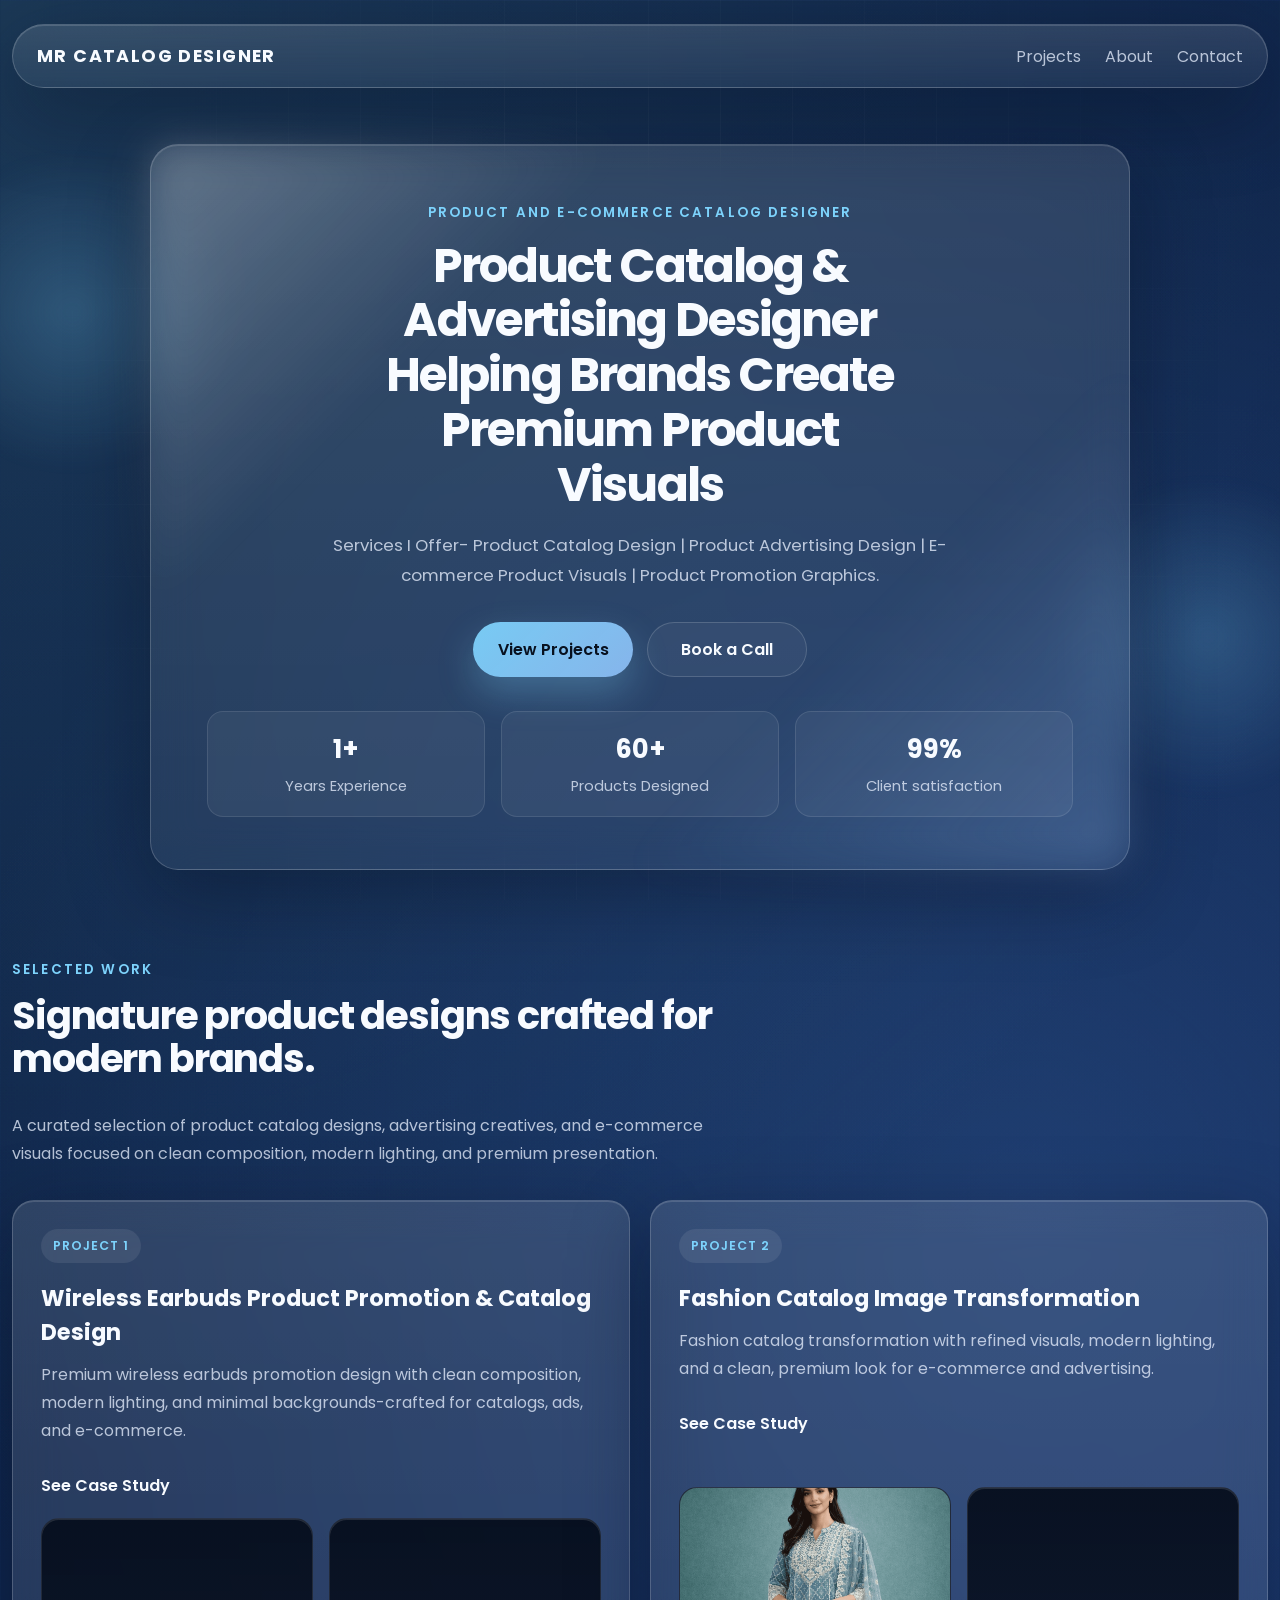
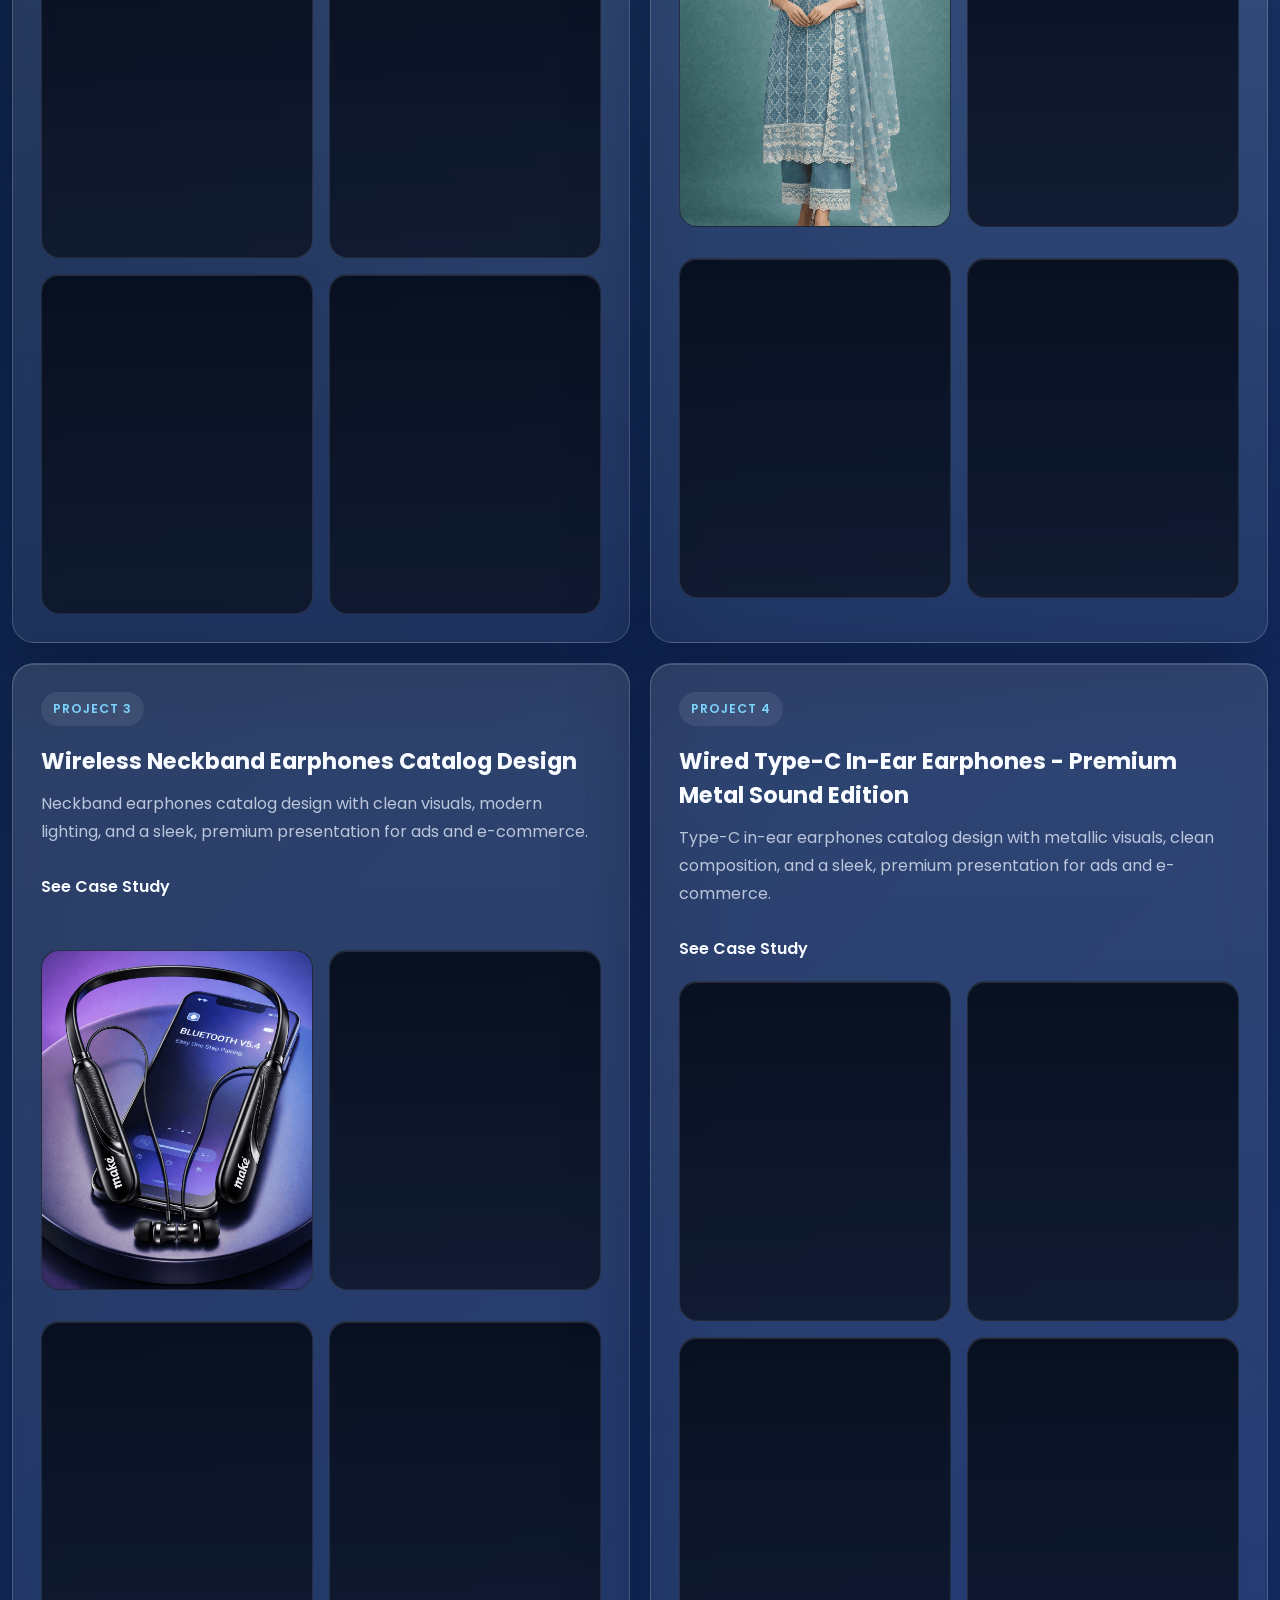
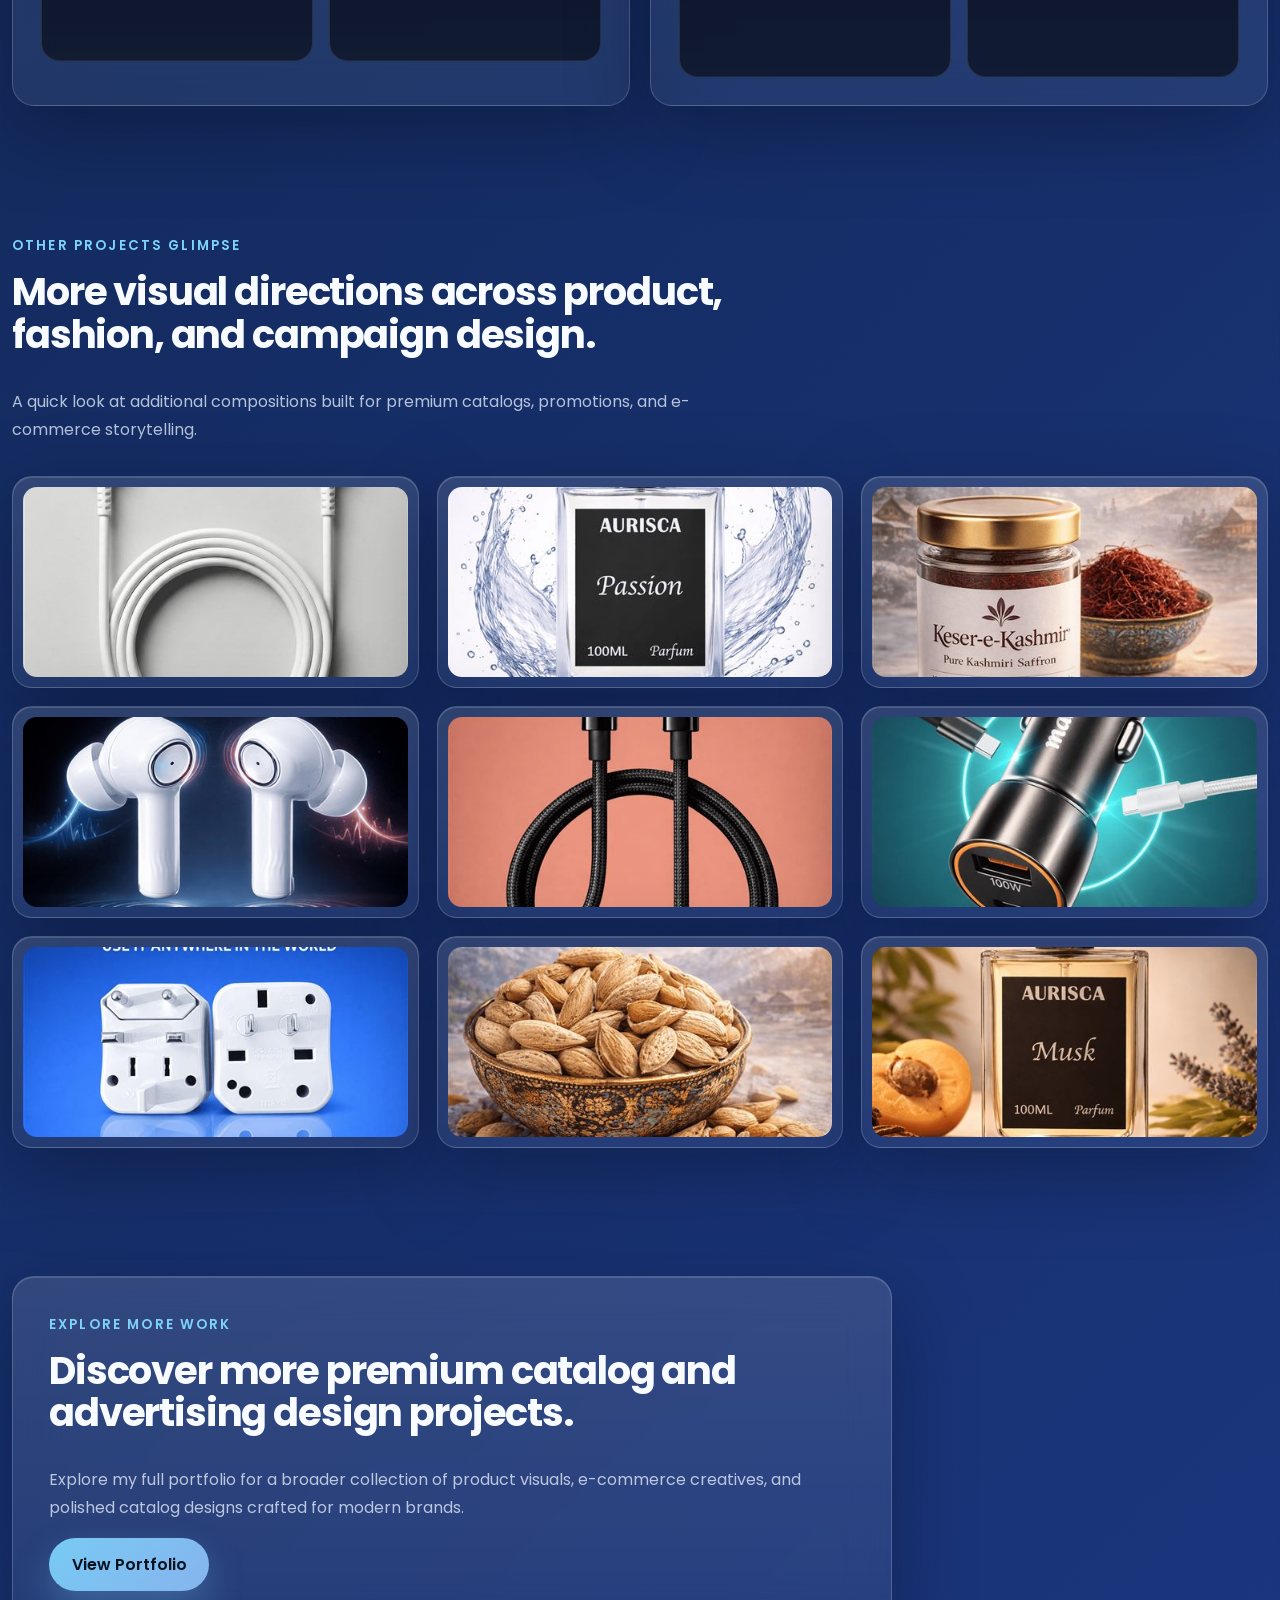
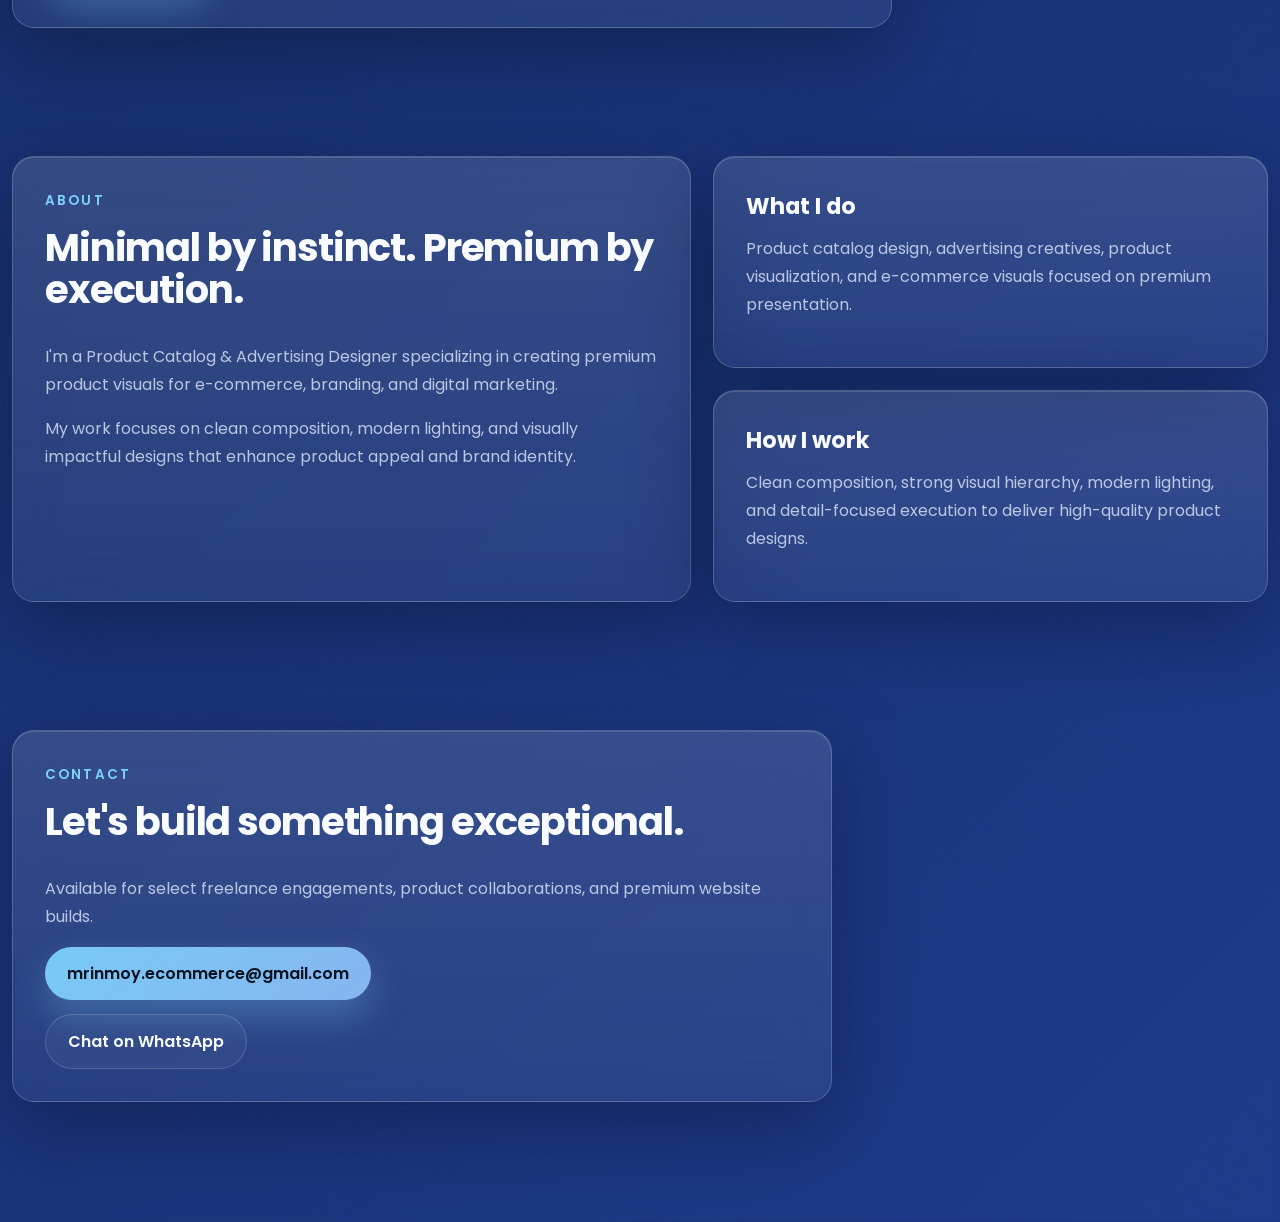
==== commit 46d5a092: "Updated full project" ====
--- a/index.html
+++ b/index.html
@@ -83,16 +83,16 @@
 
             <div class="project-gallery project-gallery-four">
               <figure class="project-image">
-                <img src="optimized/images/2-960.jpg" srcset="optimized/images/2-480.jpg 480w, optimized/images/2-960.jpg 960w, optimized/images/2-1440.jpg 1440w" sizes="(max-width: 720px) 94vw, (max-width: 980px) 92vw, 42vw" decoding="async" alt="Wireless earbuds catalog visual 1" loading="eager" fetchpriority="high">
-              </figure>
-              <figure class="project-image">
-                <img src="optimized/images/3-960.jpg" srcset="optimized/images/3-480.jpg 480w, optimized/images/3-960.jpg 960w, optimized/images/3-1440.jpg 1440w" sizes="(max-width: 720px) 94vw, (max-width: 980px) 92vw, 42vw" decoding="async" alt="Wireless earbuds catalog visual 2" loading="eager" fetchpriority="high">
-              </figure>
-              <figure class="project-image">
-                <img src="optimized/images/4-960.jpg" srcset="optimized/images/4-480.jpg 480w, optimized/images/4-960.jpg 960w, optimized/images/4-1440.jpg 1440w" sizes="(max-width: 720px) 94vw, (max-width: 980px) 92vw, 42vw" decoding="async" alt="Wireless earbuds catalog visual 3" loading="eager" fetchpriority="high">
-              </figure>
-              <figure class="project-image">
-                <img src="optimized/images/5-960.jpg" srcset="optimized/images/5-480.jpg 480w, optimized/images/5-960.jpg 960w, optimized/images/5-1440.jpg 1440w" sizes="(max-width: 720px) 94vw, (max-width: 980px) 92vw, 42vw" decoding="async" alt="Wireless earbuds catalog visual 4" loading="eager" fetchpriority="high">
+                <img src="images/2.png" decoding="async" alt="Wireless earbuds catalog visual 1" loading="eager" fetchpriority="high">
+              </figure>
+              <figure class="project-image">
+                <img src="images/3.png" decoding="async" alt="Wireless earbuds catalog visual 2" loading="eager" fetchpriority="high">
+              </figure>
+              <figure class="project-image">
+                <img src="images/4.png" decoding="async" alt="Wireless earbuds catalog visual 3" loading="eager" fetchpriority="high">
+              </figure>
+              <figure class="project-image">
+                <img src="images/5.png" decoding="async" alt="Wireless earbuds catalog visual 4" loading="eager" fetchpriority="high">
               </figure>
             </div>
           </article>
@@ -110,16 +110,16 @@
 
             <div class="project-gallery project-gallery-four">
               <figure class="project-image">
-                <img src="optimized/images/fashion1-960.jpg" srcset="optimized/images/fashion1-480.jpg 480w, optimized/images/fashion1-960.jpg 960w, optimized/images/fashion1-1440.jpg 1440w" sizes="(max-width: 720px) 94vw, (max-width: 980px) 92vw, 42vw" decoding="async" alt="Fashion catalog visual 1" loading="eager" fetchpriority="high">
-              </figure>
-              <figure class="project-image">
-                <img src="optimized/images/fashion2-960.jpg" srcset="optimized/images/fashion2-480.jpg 480w, optimized/images/fashion2-960.jpg 960w, optimized/images/fashion2-1440.jpg 1440w" sizes="(max-width: 720px) 94vw, (max-width: 980px) 92vw, 42vw" decoding="async" alt="Fashion catalog visual 2" loading="eager" fetchpriority="high">
-              </figure>
-              <figure class="project-image">
-                <img src="optimized/images/fashion3-960.jpg" srcset="optimized/images/fashion3-480.jpg 480w, optimized/images/fashion3-960.jpg 960w, optimized/images/fashion3-1440.jpg 1440w" sizes="(max-width: 720px) 94vw, (max-width: 980px) 92vw, 42vw" decoding="async" alt="Fashion catalog visual 3" loading="eager" fetchpriority="high">
-              </figure>
-              <figure class="project-image">
-                <img src="optimized/images/fashion4-960.jpg" srcset="optimized/images/fashion4-480.jpg 480w, optimized/images/fashion4-960.jpg 960w, optimized/images/fashion4-1440.jpg 1440w" sizes="(max-width: 720px) 94vw, (max-width: 980px) 92vw, 42vw" decoding="async" alt="Fashion catalog visual 4" loading="eager" fetchpriority="high">
+                <img src="images/fashion1.png" decoding="async" alt="Fashion catalog visual 1" loading="eager" fetchpriority="high">
+              </figure>
+              <figure class="project-image">
+                <img src="images/fashion2.png" decoding="async" alt="Fashion catalog visual 2" loading="eager" fetchpriority="high">
+              </figure>
+              <figure class="project-image">
+                <img src="images/fashion3.png" decoding="async" alt="Fashion catalog visual 3" loading="eager" fetchpriority="high">
+              </figure>
+              <figure class="project-image">
+                <img src="images/fashion4.png" decoding="async" alt="Fashion catalog visual 4" loading="eager" fetchpriority="high">
               </figure>
             </div>
           </article>
@@ -137,16 +137,16 @@
 
             <div class="project-gallery project-gallery-four">
               <figure class="project-image">
-                <img src="optimized/images/bt1-960.jpg" srcset="optimized/images/bt1-480.jpg 480w, optimized/images/bt1-960.jpg 960w, optimized/images/bt1-1440.jpg 1440w" sizes="(max-width: 720px) 94vw, (max-width: 980px) 92vw, 42vw" decoding="async" alt="Wireless neckband earphones visual 1" loading="eager" fetchpriority="high">
-              </figure>
-              <figure class="project-image">
-                <img src="optimized/images/bt2-960.jpg" srcset="optimized/images/bt2-480.jpg 480w, optimized/images/bt2-960.jpg 960w, optimized/images/bt2-1440.jpg 1440w" sizes="(max-width: 720px) 94vw, (max-width: 980px) 92vw, 42vw" decoding="async" alt="Wireless neckband earphones visual 2" loading="eager" fetchpriority="high">
-              </figure>
-              <figure class="project-image">
-                <img src="optimized/images/bt3-960.jpg" srcset="optimized/images/bt3-480.jpg 480w, optimized/images/bt3-960.jpg 960w, optimized/images/bt3-1440.jpg 1440w" sizes="(max-width: 720px) 94vw, (max-width: 980px) 92vw, 42vw" decoding="async" alt="Wireless neckband earphones visual 3" loading="eager" fetchpriority="high">
-              </figure>
-              <figure class="project-image">
-                <img src="optimized/images/bt4-960.jpg" srcset="optimized/images/bt4-480.jpg 480w, optimized/images/bt4-960.jpg 960w, optimized/images/bt4-1440.jpg 1440w" sizes="(max-width: 720px) 94vw, (max-width: 980px) 92vw, 42vw" decoding="async" alt="Wireless neckband earphones visual 4" loading="eager" fetchpriority="high">
+                <img src="images/bt1.png" decoding="async" alt="Wireless neckband earphones visual 1" loading="eager" fetchpriority="high">
+              </figure>
+              <figure class="project-image">
+                <img src="images/bt2.png" decoding="async" alt="Wireless neckband earphones visual 2" loading="eager" fetchpriority="high">
+              </figure>
+              <figure class="project-image">
+                <img src="images/bt3.png" decoding="async" alt="Wireless neckband earphones visual 3" loading="eager" fetchpriority="high">
+              </figure>
+              <figure class="project-image">
+                <img src="images/bt4.png" decoding="async" alt="Wireless neckband earphones visual 4" loading="eager" fetchpriority="high">
               </figure>
             </div>
           </article>
@@ -164,16 +164,16 @@
 
             <div class="project-gallery project-gallery-four">
               <figure class="project-image">
-                <img src="optimized/images/earphone1-960.jpg" srcset="optimized/images/earphone1-480.jpg 480w, optimized/images/earphone1-960.jpg 960w, optimized/images/earphone1-1440.jpg 1440w" sizes="(max-width: 720px) 94vw, (max-width: 980px) 92vw, 42vw" decoding="async" alt="Type-C in-ear earphones visual 1" loading="eager" fetchpriority="high">
-              </figure>
-              <figure class="project-image">
-                <img src="optimized/images/earphone2-960.jpg" srcset="optimized/images/earphone2-480.jpg 480w, optimized/images/earphone2-960.jpg 960w, optimized/images/earphone2-1440.jpg 1440w" sizes="(max-width: 720px) 94vw, (max-width: 980px) 92vw, 42vw" decoding="async" alt="Type-C in-ear earphones visual 2" loading="eager" fetchpriority="high">
-              </figure>
-              <figure class="project-image">
-                <img src="optimized/images/earphone3-960.jpg" srcset="optimized/images/earphone3-480.jpg 480w, optimized/images/earphone3-960.jpg 960w, optimized/images/earphone3-1440.jpg 1440w" sizes="(max-width: 720px) 94vw, (max-width: 980px) 92vw, 42vw" decoding="async" alt="Type-C in-ear earphones visual 3" loading="eager" fetchpriority="high">
-              </figure>
-              <figure class="project-image">
-                <img src="optimized/images/earphone4-960.jpg" srcset="optimized/images/earphone4-480.jpg 480w, optimized/images/earphone4-960.jpg 960w, optimized/images/earphone4-1440.jpg 1440w" sizes="(max-width: 720px) 94vw, (max-width: 980px) 92vw, 42vw" decoding="async" alt="Type-C in-ear earphones visual 4" loading="eager" fetchpriority="high">
+                <img src="images/earphone1.png" decoding="async" alt="Type-C in-ear earphones visual 1" loading="eager" fetchpriority="high">
+              </figure>
+              <figure class="project-image">
+                <img src="images/earphone2.png" decoding="async" alt="Type-C in-ear earphones visual 2" loading="eager" fetchpriority="high">
+              </figure>
+              <figure class="project-image">
+                <img src="images/earphone3.png" decoding="async" alt="Type-C in-ear earphones visual 3" loading="eager" fetchpriority="high">
+              </figure>
+              <figure class="project-image">
+                <img src="images/earphone4.png" decoding="async" alt="Type-C in-ear earphones visual 4" loading="eager" fetchpriority="high">
               </figure>
             </div>
           </article>
@@ -192,31 +192,31 @@
 
         <div class="glimpse-grid">
           <a class="glimpse-card glass-card" href="glimpse-1.html">
-            <img src="optimized/images/other1-960.jpg" srcset="optimized/images/other1-480.jpg 480w, optimized/images/other1-960.jpg 960w, optimized/images/other1-1440.jpg 1440w" sizes="(max-width: 720px) 48vw, (max-width: 980px) 32vw, 22vw" decoding="async" alt="Other project glimpse 1" loading="lazy">
+            <img src="optimized/images/other1-480.jpg" decoding="async" alt="Other project glimpse 1" loading="lazy">
           </a>
           <a class="glimpse-card glass-card" href="glimpse-2.html">
-            <img src="optimized/images/other2-960.jpg" srcset="optimized/images/other2-480.jpg 480w, optimized/images/other2-960.jpg 960w, optimized/images/other2-1440.jpg 1440w" sizes="(max-width: 720px) 48vw, (max-width: 980px) 32vw, 22vw" decoding="async" alt="Other project glimpse 2" loading="lazy">
+            <img src="optimized/images/other2-480.jpg" decoding="async" alt="Other project glimpse 2" loading="lazy">
           </a>
           <a class="glimpse-card glass-card" href="glimpse-3.html">
-            <img src="optimized/images/other3-960.jpg" srcset="optimized/images/other3-480.jpg 480w, optimized/images/other3-960.jpg 960w, optimized/images/other3-1440.jpg 1440w" sizes="(max-width: 720px) 48vw, (max-width: 980px) 32vw, 22vw" decoding="async" alt="Other project glimpse 3" loading="lazy">
+            <img src="optimized/images/other3-480.jpg" decoding="async" alt="Other project glimpse 3" loading="lazy">
           </a>
           <a class="glimpse-card glass-card" href="glimpse-4.html">
-            <img src="optimized/images/other4-960.jpg" srcset="optimized/images/other4-480.jpg 480w, optimized/images/other4-960.jpg 960w, optimized/images/other4-1440.jpg 1440w" sizes="(max-width: 720px) 48vw, (max-width: 980px) 32vw, 22vw" decoding="async" alt="Other project glimpse 4" loading="lazy">
+            <img src="optimized/images/other4-480.jpg" decoding="async" alt="Other project glimpse 4" loading="lazy">
           </a>
           <a class="glimpse-card glass-card" href="glimpse-5.html">
-            <img src="optimized/images/other5-960.jpg" srcset="optimized/images/other5-480.jpg 480w, optimized/images/other5-960.jpg 960w, optimized/images/other5-1440.jpg 1440w" sizes="(max-width: 720px) 48vw, (max-width: 980px) 32vw, 22vw" decoding="async" alt="Other project glimpse 5" loading="lazy">
+            <img src="optimized/images/other5-480.jpg" decoding="async" alt="Other project glimpse 5" loading="lazy">
           </a>
           <a class="glimpse-card glass-card" href="glimpse-6.html">
-            <img src="optimized/images/other6-960.jpg" srcset="optimized/images/other6-480.jpg 480w, optimized/images/other6-960.jpg 960w, optimized/images/other6-1440.jpg 1440w" sizes="(max-width: 720px) 48vw, (max-width: 980px) 32vw, 22vw" decoding="async" alt="Other project glimpse 6" loading="lazy">
+            <img src="optimized/images/other6-480.jpg" decoding="async" alt="Other project glimpse 6" loading="lazy">
           </a>
           <a class="glimpse-card glass-card" href="glimpse-7.html">
-            <img src="optimized/images/other7-960.jpg" srcset="optimized/images/other7-480.jpg 480w, optimized/images/other7-960.jpg 960w, optimized/images/other7-1440.jpg 1440w" sizes="(max-width: 720px) 48vw, (max-width: 980px) 32vw, 22vw" decoding="async" alt="Other project glimpse 7" loading="lazy">
+            <img src="optimized/images/other7-480.jpg" decoding="async" alt="Other project glimpse 7" loading="lazy">
           </a>
           <a class="glimpse-card glass-card" href="glimpse-8.html">
-            <img src="optimized/images/other8-960.jpg" srcset="optimized/images/other8-480.jpg 480w, optimized/images/other8-960.jpg 960w, optimized/images/other8-1440.jpg 1440w" sizes="(max-width: 720px) 48vw, (max-width: 980px) 32vw, 22vw" decoding="async" alt="Other project glimpse 8" loading="lazy">
+            <img src="optimized/images/other8-480.jpg" decoding="async" alt="Other project glimpse 8" loading="lazy">
           </a>
           <a class="glimpse-card glass-card" href="glimpse-9.html">
-            <img src="optimized/images/other9-960.jpg" srcset="optimized/images/other9-480.jpg 480w, optimized/images/other9-960.jpg 960w, optimized/images/other9-1440.jpg 1440w" sizes="(max-width: 720px) 48vw, (max-width: 980px) 32vw, 22vw" decoding="async" alt="Other project glimpse 9" loading="lazy">
+            <img src="optimized/images/other9-480.jpg" decoding="async" alt="Other project glimpse 9" loading="lazy">
           </a>
         </div>
       </section>
--- a/styles.css
+++ b/styles.css
@@ -573,9 +573,8 @@
 }
 
 .reveal {
-  opacity: 0;
-  transform: translateY(24px);
-  transition: opacity 700ms ease, transform 700ms ease;
+  opacity: 1;
+  transform: none;
 }
 
 .reveal.is-visible {
